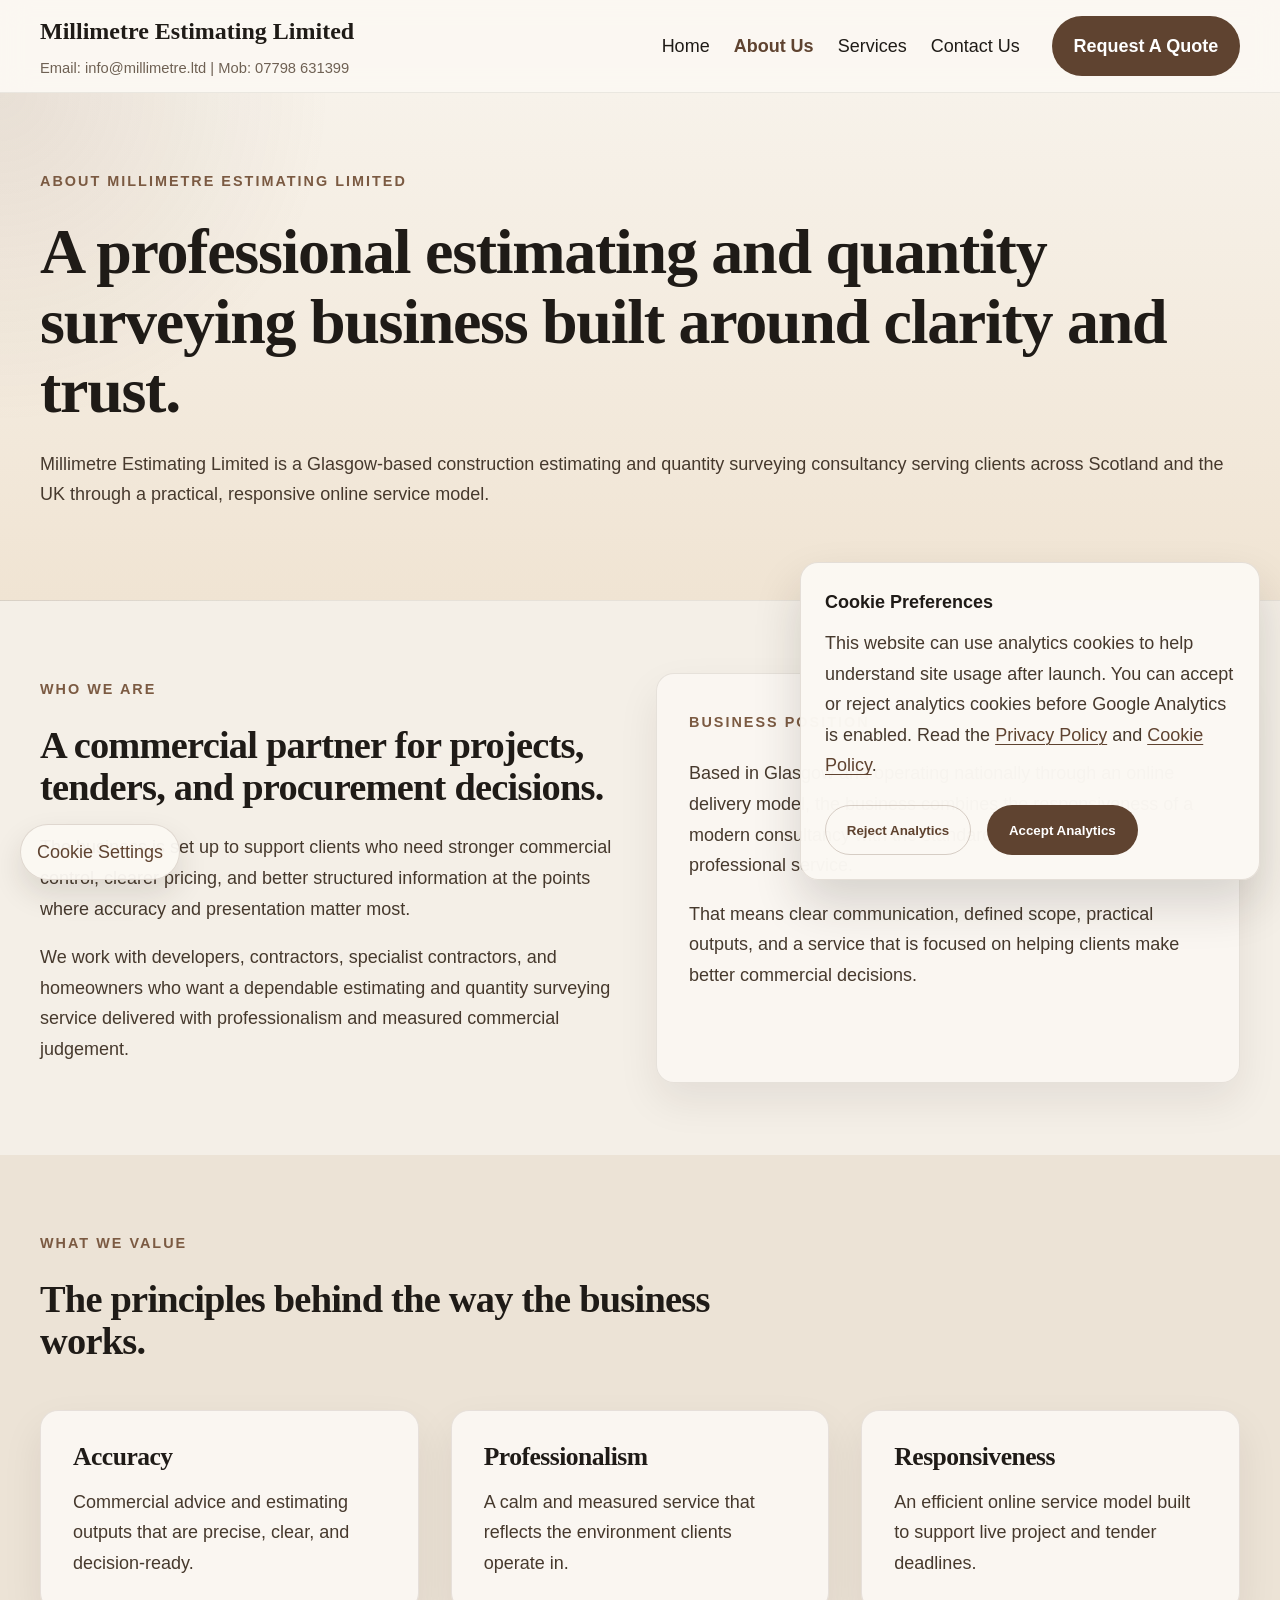
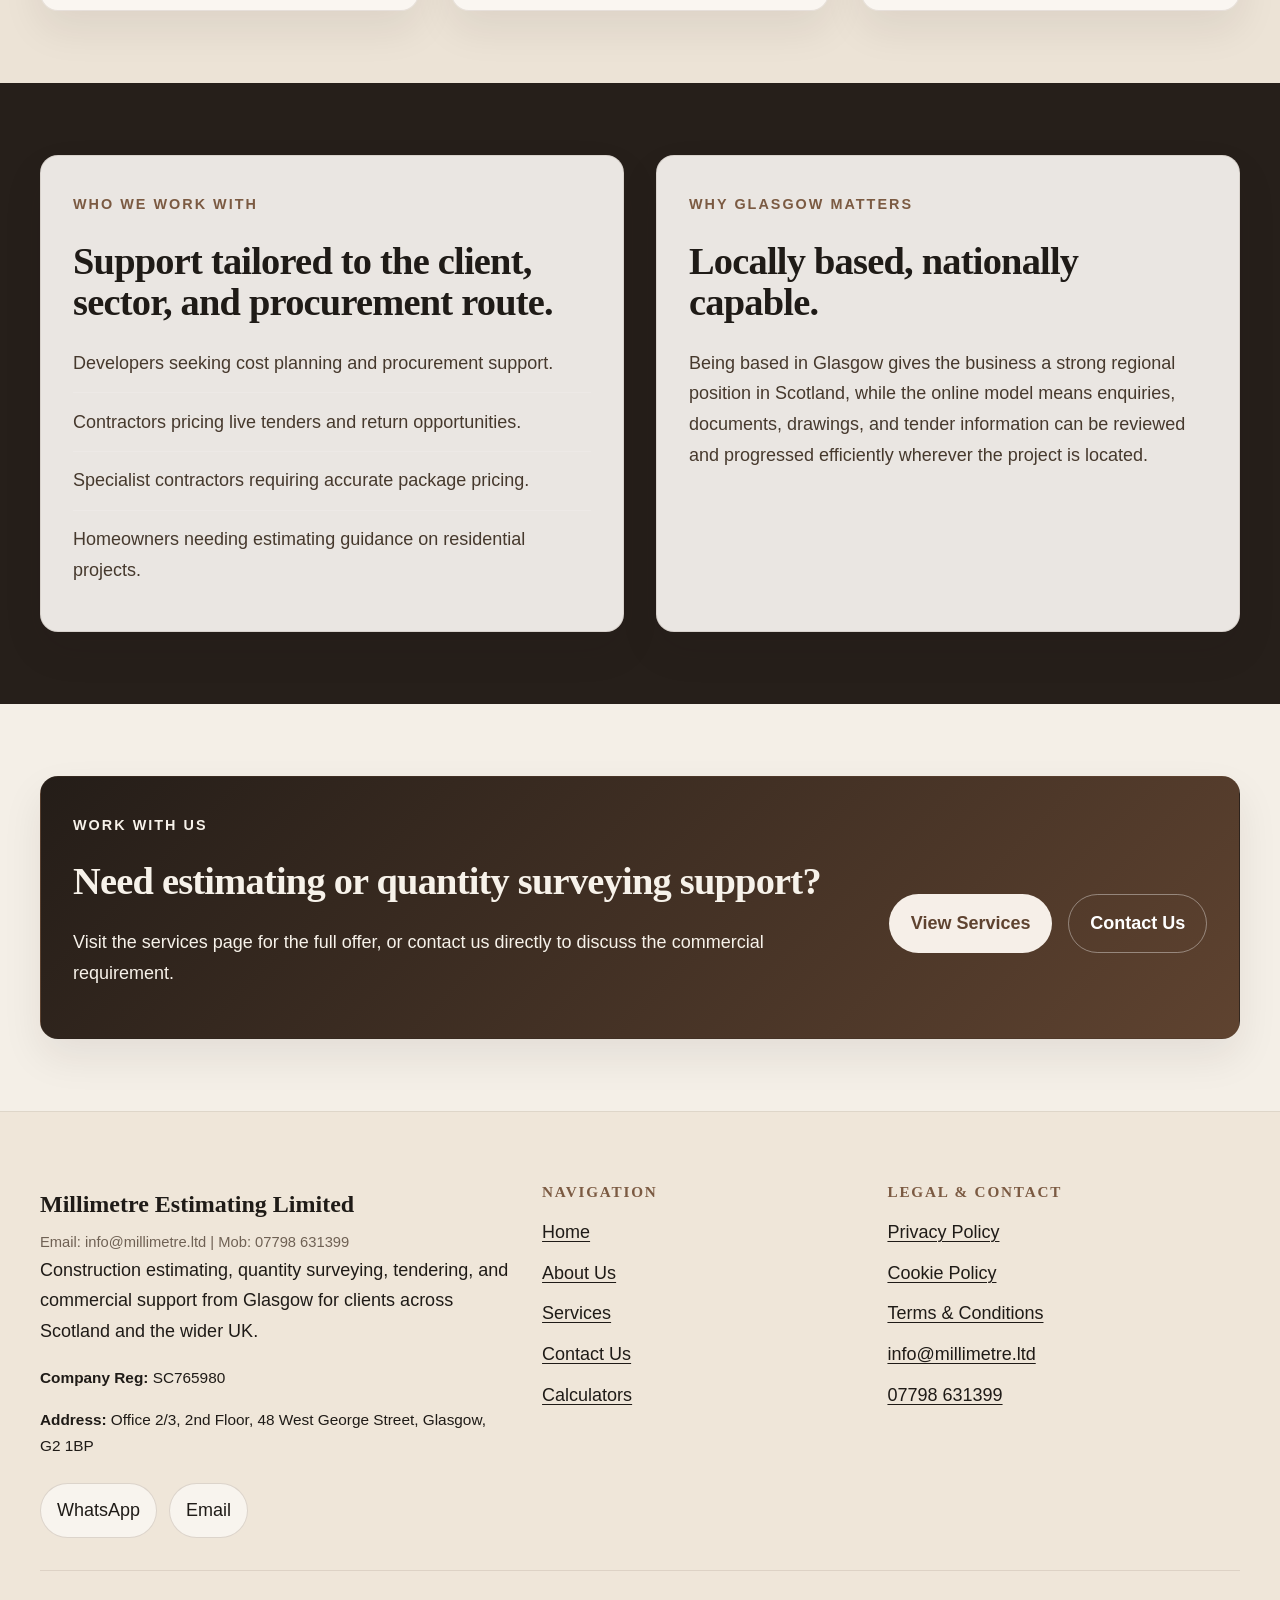
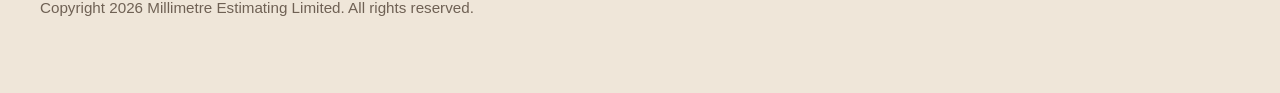
==== about/index.html @ 4bfaacdc "Add files via upload" ====
<!doctype html>
<html lang="en-GB">
  <head>
    <meta charset="utf-8">
    <meta name="viewport" content="width=device-width, initial-scale=1">
    <title>About Us | Millimetre Estimating Limited</title>
    <meta name="description" content="Learn about Millimetre Estimating Limited, a Glasgow-based estimating and quantity surveying consultancy serving clients across Scotland and the UK.">
    <link rel="canonical" href="https://www.millimetre.ltd/about/">
    <meta property="og:title" content="About Us | Millimetre Estimating Limited">
    <meta property="og:description" content="Learn about Millimetre Estimating Limited, a Glasgow-based estimating and quantity surveying consultancy serving clients across Scotland and the UK.">
    <meta property="og:type" content="website">
    <meta property="og:url" content="https://www.millimetre.ltd/about/">
    <meta name="twitter:card" content="summary_large_image">
    <link rel="stylesheet" href="../assets/css/main.css">
    <script src="../assets/js/site-config.js" defer></script>
    <script src="../assets/js/site.js" defer></script>
  </head>
  <body>
    <a class="skip-link" href="#main-content">Skip to content</a>

    <header class="site-header">
      <div class="container header-inner">
        <a class="brand" href="../" aria-label="Millimetre Estimating home">
          <span class="brand-mark">Millimetre Estimating Limited</span>
          <div class="brand-tagline">Email: info@millimetre.ltd | Mob: 07798 631399</div>
        </a>

        <button class="nav-toggle" type="button" aria-expanded="false" aria-controls="primary-navigation" data-nav-toggle>
          Menu
        </button>

        <nav class="site-nav" id="primary-navigation" aria-label="Primary" data-site-nav>
          <ul>
            <li><a href="../">Home</a></li>
            <li><a href="../about/" aria-current="page">About Us</a></li>
            <li><a href="../services/">Services</a></li>
            <li><a href="../contact/">Contact Us</a></li>
          </ul>
          <div class="header-actions">
            <a class="button button-primary" href="../contact/">Request A Quote</a>
          </div>
        </nav>
      </div>
    </header>

    <main id="main-content">
      <section class="page-hero">
        <div class="container">
          <div class="eyebrow">About Millimetre Estimating Limited</div>
          <h1>A professional estimating and quantity surveying business built around clarity and trust.</h1>
          <p>
            Millimetre Estimating Limited is a Glasgow-based construction estimating and quantity
            surveying consultancy serving clients across Scotland and the UK through a practical,
            responsive online service model.
          </p>
        </div>
      </section>

      <section class="section">
        <div class="container story-grid">
          <div>
            <div class="eyebrow">Who We Are</div>
            <h2>A commercial partner for projects, tenders, and procurement decisions.</h2>
            <p>
              The business is set up to support clients who need stronger commercial control,
              clearer pricing, and better structured information at the points where accuracy and
              presentation matter most.
            </p>
            <p>
              We work with developers, contractors, specialist contractors, and homeowners who want
              a dependable estimating and quantity surveying service delivered with professionalism
              and measured commercial judgement.
            </p>
          </div>
          <div class="surface-panel">
            <div class="eyebrow">Business Position</div>
            <p>
              Based in Glasgow and operating nationally through an online delivery model, the
              business combines the responsiveness of a modern consultancy with the standards of a
              traditional professional service.
            </p>
            <p>
              That means clear communication, defined scope, practical outputs, and a service that
              is focused on helping clients make better commercial decisions.
            </p>
          </div>
        </div>
      </section>

      <section class="section section-muted">
        <div class="container">
          <div class="section-intro">
            <div class="eyebrow">What We Value</div>
            <h2>The principles behind the way the business works.</h2>
          </div>
          <div class="feature-grid">
            <article class="preview-card">
              <h3>Accuracy</h3>
              <p>Commercial advice and estimating outputs that are precise, clear, and decision-ready.</p>
            </article>
            <article class="preview-card">
              <h3>Professionalism</h3>
              <p>A calm and measured service that reflects the environment clients operate in.</p>
            </article>
            <article class="preview-card">
              <h3>Responsiveness</h3>
              <p>An efficient online service model built to support live project and tender deadlines.</p>
            </article>
          </div>
        </div>
      </section>

      <section class="section section-dark">
        <div class="container split-grid">
          <article class="service-card">
            <div class="eyebrow">Who We Work With</div>
            <h2>Support tailored to the client, sector, and procurement route.</h2>
            <ul class="value-list">
              <li>Developers seeking cost planning and procurement support.</li>
              <li>Contractors pricing live tenders and return opportunities.</li>
              <li>Specialist contractors requiring accurate package pricing.</li>
              <li>Homeowners needing estimating guidance on residential projects.</li>
            </ul>
          </article>
          <article class="service-card">
            <div class="eyebrow">Why Glasgow Matters</div>
            <h2>Locally based, nationally capable.</h2>
            <p>
              Being based in Glasgow gives the business a strong regional position in Scotland,
              while the online model means enquiries, documents, drawings, and tender information
              can be reviewed and progressed efficiently wherever the project is located.
            </p>
          </article>
        </div>
      </section>

      <section class="section">
        <div class="container">
          <div class="cta-band">
            <div>
              <div class="eyebrow">Work With Us</div>
              <h2>Need estimating or quantity surveying support?</h2>
              <p>
                Visit the services page for the full offer, or contact us directly to discuss the
                commercial requirement.
              </p>
            </div>
            <div class="cta-actions">
              <a class="button button-primary" href="../services/">View Services</a>
              <a class="button button-secondary" href="../contact/">Contact Us</a>
            </div>
          </div>
        </div>
      </section>
    </main>

    <footer class="site-footer">
      <div class="container">
        <div class="footer-grid">
          <div>
            <a class="brand" href="../">
              <span class="brand-mark">Millimetre Estimating Limited</span>
              <div class="brand-tagline">Email: info@millimetre.ltd | Mob: 07798 631399</div>
            </a>
            <p>
              Construction estimating, quantity surveying, tendering, and commercial support from
              Glasgow for clients across Scotland and the wider UK.
            </p>
            <p class="footer-company-meta"><strong>Company Reg:</strong> SC765980</p>
            <p class="footer-company-meta"><strong>Address:</strong> Office 2/3, 2nd Floor, 48 West George Street, Glasgow, G2 1BP</p>
            <div class="footer-socials" aria-label="Direct contact links">
              <a class="footer-social-link" href="https://wa.me/447798631399?text=Hello%20Millimetre%20Estimating%20Limited" target="_blank" rel="noopener noreferrer">WhatsApp</a>
              <a class="footer-social-link" href="mailto:info@millimetre.ltd">Email</a>
            </div>
          </div>
          <div>
            <h2 class="footer-title">Navigation</h2>
            <ul class="footer-list">
              <li><a href="../">Home</a></li>
              <li><a href="../about/">About Us</a></li>
              <li><a href="../services/">Services</a></li>
              <li><a href="../contact/">Contact Us</a></li>
              <li><a href="../calculators/">Calculators</a></li>
            </ul>
          </div>
          <div>
            <h2 class="footer-title">Legal & Contact</h2>
            <ul class="footer-list">
              <li><a href="../privacy/">Privacy Policy</a></li>
              <li><a href="../cookies/">Cookie Policy</a></li>
              <li><a href="../terms/">Terms &amp; Conditions</a></li>
              <li><a href="mailto:info@millimetre.ltd">info@millimetre.ltd</a></li>
              <li><a href="tel:07798631399">07798 631399</a></li>
            </ul>
          </div>
        </div>
        <div class="footer-meta">
          Copyright <span data-year></span> Millimetre Estimating Limited. All rights reserved.
        </div>
      </div>
    </footer>
  </body>
</html>
---- assets/css/main.css ----
:root {
  --color-bg: #f4efe7;
  --color-surface: #fbf8f3;
  --color-surface-alt: #ece3d6;
  --color-ink: #1f1b17;
  --color-text: #46392d;
  --color-muted: #6f6154;
  --color-border: #d3c2ae;
  --color-accent: #7b5a42;
  --color-accent-strong: #5f4330;
  --color-accent-soft: #e6d9cb;
  --color-dark: #261f1a;
  --shadow-soft: 0 18px 40px rgba(38, 31, 26, 0.08);
  --max-width: 1200px;
  --radius-sm: 8px;
  --radius-md: 18px;
  --space-1: 8px;
  --space-2: 16px;
  --space-3: 24px;
  --space-4: 32px;
  --space-5: 48px;
  --space-6: 72px;
  --space-7: 104px;
  --font-body: "Avenir Next", "Segoe UI", Arial, sans-serif;
  --font-heading: Georgia, "Times New Roman", serif;
}

*,
*::before,
*::after {
  box-sizing: border-box;
}

html {
  scroll-behavior: smooth;
}

body {
  margin: 0;
  min-width: 320px;
  font-family: var(--font-body);
  font-size: 18px;
  line-height: 1.7;
  color: var(--color-text);
  background: var(--color-bg);
}

img {
  max-width: 100%;
  display: block;
}

a {
  color: var(--color-accent-strong);
  text-decoration-thickness: 1px;
  text-underline-offset: 0.18em;
}

a:hover {
  color: var(--color-accent);
}

.button,
.button:hover,
.button:focus-visible {
  text-decoration: none;
}

:focus-visible {
  outline: 3px solid var(--color-accent);
  outline-offset: 3px;
}

h1,
h2,
h3,
h4,
p,
ul {
  margin-top: 0;
}

h1,
h2,
h3,
h4 {
  font-family: var(--font-heading);
  line-height: 1.08;
  letter-spacing: -0.02em;
  color: var(--color-ink);
}

h1 {
  font-size: clamp(2.8rem, 5vw, 4.9rem);
  margin-bottom: var(--space-3);
}

h2 {
  font-size: clamp(2rem, 3vw, 3.15rem);
  margin-bottom: var(--space-3);
}

h3 {
  font-size: clamp(1.3rem, 2vw, 1.75rem);
  margin-bottom: var(--space-2);
}

p,
li {
  color: var(--color-text);
}

ul {
  padding-left: 1.2rem;
}

.skip-link {
  position: absolute;
  left: -999px;
  top: var(--space-2);
  z-index: 1000;
  padding: 0.9rem 1.15rem;
  color: #fff;
  background: var(--color-accent-strong);
}

.skip-link:focus {
  left: var(--space-2);
}

.container {
  width: min(100% - 40px, var(--max-width));
  margin: 0 auto;
}

.site-header {
  position: sticky;
  top: 0;
  z-index: 80;
  border-bottom: 1px solid rgba(31, 27, 23, 0.08);
  background: rgba(251, 248, 243, 0.94);
  backdrop-filter: blur(14px);
}

.header-inner {
  display: flex;
  align-items: center;
  justify-content: space-between;
  gap: var(--space-3);
  min-height: 92px;
}

.brand {
  color: inherit;
  text-decoration: none;
}

.brand-mark {
  display: block;
  font-family: var(--font-heading);
  font-size: 1.5rem;
  font-weight: 700;
  color: var(--color-ink);
}

.brand-tagline {
  margin-top: 0.3rem;
  font-size: 0.92rem;
  color: var(--color-muted);
}

.nav-toggle {
  display: none;
  border: 1px solid var(--color-border);
  border-radius: var(--radius-sm);
  background: var(--color-surface);
  padding: 0.72rem 0.95rem;
  font: inherit;
  color: var(--color-ink);
}

.site-nav {
  display: flex;
  align-items: center;
  gap: var(--space-4);
}

.site-nav ul {
  display: flex;
  align-items: center;
  gap: var(--space-3);
  list-style: none;
  padding: 0;
  margin: 0;
}

.site-nav a {
  color: var(--color-ink);
  text-decoration: none;
}

.site-nav .button-primary,
.site-nav .button-primary:hover,
.site-nav .button-primary:focus-visible {
  color: #fff;
}

.site-nav a[aria-current="page"] {
  color: var(--color-accent-strong);
  font-weight: 700;
}

.header-actions {
  display: flex;
  align-items: center;
  gap: var(--space-2);
}

.button {
  display: inline-flex;
  align-items: center;
  justify-content: center;
  min-height: 50px;
  padding: 0.85rem 1.3rem;
  border: 1px solid transparent;
  border-radius: 999px;
  font-weight: 600;
  text-decoration: none;
  transition: background-color 0.2s ease, color 0.2s ease, border-color 0.2s ease,
    transform 0.2s ease;
}

.button:hover {
  transform: translateY(-1px);
}

.button-primary {
  color: #fff;
  background: var(--color-accent-strong);
}

.button-primary:hover {
  color: #fff;
  background: var(--color-ink);
}

.button-secondary {
  color: var(--color-accent-strong);
  border-color: rgba(95, 67, 48, 0.24);
  background: transparent;
}

.button-secondary:hover {
  color: var(--color-accent-strong);
  background: rgba(255, 255, 255, 0.72);
}

.hero {
  position: relative;
  overflow: hidden;
  padding: var(--space-7) 0 var(--space-6);
  background:
    radial-gradient(circle at top right, rgba(123, 90, 66, 0.14), transparent 32%),
    linear-gradient(180deg, #f7f2ea 0%, #efe4d5 100%);
}

.hero-grid,
.feature-grid,
.split-grid,
.contact-layout,
.footer-grid,
.story-grid,
.stats-grid,
.process-grid,
.services-grid,
.clients-grid,
.preview-grid,
.detail-grid {
  display: grid;
  gap: var(--space-4);
}

.hero-grid {
  grid-template-columns: minmax(0, 1.2fr) minmax(320px, 0.8fr);
  align-items: end;
}

.eyebrow {
  display: inline-flex;
  align-items: center;
  margin-bottom: var(--space-3);
  font-size: 0.9rem;
  font-weight: 700;
  letter-spacing: 0.14em;
  text-transform: uppercase;
  color: var(--color-accent);
}

.hero-copy {
  max-width: 48rem;
}

.hero-copy p {
  max-width: 40rem;
  font-size: 1.08rem;
}

.hero-actions,
.cta-actions {
  display: flex;
  flex-wrap: wrap;
  gap: var(--space-2);
  margin-top: var(--space-4);
}

.hero-panel,
.surface-panel,
.highlight-panel,
.contact-card,
.cta-band,
.stat-card,
.service-card,
.process-step,
.preview-card,
.legal-card {
  border: 1px solid rgba(95, 67, 48, 0.12);
  border-radius: var(--radius-md);
  background: rgba(251, 248, 243, 0.88);
  box-shadow: var(--shadow-soft);
}

.hero-panel,
.surface-panel,
.contact-card,
.cta-band,
.legal-card {
  padding: var(--space-4);
}

.hero-panel {
  background: rgba(38, 31, 26, 0.92);
}

.hero-panel h2,
.hero-panel p,
.hero-panel li,
.hero-panel strong,
.hero-panel .eyebrow {
  color: #f6efe8;
}

.panel-list,
.contact-list,
.footer-list,
.value-list,
.stat-list {
  list-style: none;
  padding: 0;
  margin: 0;
}

.panel-list li,
.value-list li,
.contact-list li {
  padding: 0.85rem 0;
  border-top: 1px solid rgba(255, 255, 255, 0.12);
}

.panel-list li:first-child,
.value-list li:first-child,
.contact-list li:first-child {
  padding-top: 0;
  border-top: 0;
}

.panel-list strong,
.contact-list strong {
  display: block;
  margin-bottom: 0.15rem;
}

.section,
.page-hero,
.site-footer {
  padding: var(--space-6) 0;
}

.section-muted {
  background: var(--color-surface-alt);
}

.section-dark {
  background: var(--color-dark);
}

.section-dark .eyebrow,
.section-dark h2,
.section-dark h3,
.section-dark p,
.section-dark li {
  color: #f6efe8;
}

.section-dark a:not(.button) {
  color: #f6efe8;
}

.section-dark a:not(.button):hover {
  color: #ffffff;
}

.section-intro {
  max-width: 48rem;
  margin-bottom: var(--space-5);
}

.feature-grid,
.preview-grid,
.detail-grid {
  grid-template-columns: repeat(3, minmax(0, 1fr));
}

.services-grid,
.clients-grid {
  grid-template-columns: repeat(2, minmax(0, 1fr));
}

.split-grid,
.story-grid,
.contact-layout,
.footer-grid {
  grid-template-columns: repeat(2, minmax(0, 1fr));
}

.stats-grid,
.process-grid {
  grid-template-columns: repeat(4, minmax(0, 1fr));
}

.service-card,
.preview-card,
.process-step,
.stat-card {
  padding: var(--space-4);
  border: 1px solid rgba(95, 67, 48, 0.12);
  border-radius: var(--radius-md);
  background: rgba(251, 248, 243, 0.92);
  box-shadow: var(--shadow-soft);
}

.service-card h2,
.service-card h3,
.service-card p,
.service-card li,
.service-card .eyebrow,
.preview-card h3,
.preview-card p,
.process-step h3,
.process-step p,
.stat-card h3,
.stat-card p {
  color: var(--color-ink);
}

.service-card p,
.service-card li,
.preview-card p,
.process-step p,
.stat-card p {
  color: var(--color-text);
}

.service-card .eyebrow {
  color: var(--color-accent);
}

.service-card h3,
.preview-card h3,
.process-step h3,
.stat-card h3 {
  margin-bottom: var(--space-2);
}

.highlight-panel {
  padding: var(--space-5);
  background: linear-gradient(180deg, rgba(123, 90, 66, 0.12), rgba(123, 90, 66, 0.04));
}

.highlight-panel p:last-child,
.surface-panel p:last-child,
.preview-card p:last-child,
.service-card p:last-child,
.process-step p:last-child,
.legal-card p:last-child,
.contact-card p:last-child {
  margin-bottom: 0;
}

.stat-card {
  text-align: left;
}

.stat-card strong {
  display: block;
  margin-bottom: 0.35rem;
  font-family: var(--font-heading);
  font-size: 2rem;
  color: var(--color-ink);
}

.process-step strong {
  display: inline-flex;
  align-items: center;
  justify-content: center;
  width: 2.6rem;
  height: 2.6rem;
  margin-bottom: var(--space-2);
  border-radius: 50%;
  background: var(--color-accent-soft);
  color: var(--color-accent-strong);
  font-family: var(--font-heading);
  font-size: 1.1rem;
}

.page-hero {
  background:
    radial-gradient(circle at top left, rgba(123, 90, 66, 0.12), transparent 24%),
    linear-gradient(180deg, #f7f2ea 0%, #f0e4d3 100%);
  border-bottom: 1px solid rgba(31, 27, 23, 0.08);
}

.contact-form {
  display: grid;
  gap: var(--space-3);
}

.form-grid {
  display: grid;
  grid-template-columns: repeat(2, minmax(0, 1fr));
  gap: var(--space-3);
}

.field {
  display: grid;
  gap: 0.55rem;
}

.field label {
  font-weight: 600;
  color: var(--color-ink);
}

.field input,
.field select,
.field textarea {
  width: 100%;
  padding: 0.9rem 1rem;
  border: 1px solid var(--color-border);
  border-radius: var(--radius-sm);
  font: inherit;
  color: var(--color-ink);
  background: #fff;
}

.field textarea {
  min-height: 180px;
  resize: vertical;
}

.field input[type="file"] {
  padding: 0.78rem;
}

.form-note,
.muted-text {
  color: var(--color-muted);
  font-size: 0.95rem;
}

.form-actions {
  display: flex;
  flex-wrap: wrap;
  gap: var(--space-2);
}

.visually-hidden {
  position: absolute;
  width: 1px;
  height: 1px;
  padding: 0;
  margin: -1px;
  overflow: hidden;
  clip: rect(0, 0, 0, 0);
  white-space: nowrap;
  border: 0;
}

.cta-band {
  display: grid;
  grid-template-columns: minmax(0, 1fr) auto;
  gap: var(--space-4);
  align-items: center;
  background: linear-gradient(135deg, #241d18 0%, #5f4330 100%);
}

.cta-band h2,
.cta-band p,
.cta-band .eyebrow {
  color: #f7f2ea;
}

.cta-band .button-primary {
  background: #f6efe8;
  color: var(--color-accent-strong);
}

.cta-band .button-primary:hover {
  background: #ffffff;
}

.cta-band .button-secondary {
  color: #fff;
  border-color: rgba(255, 255, 255, 0.38);
}

.cta-band .button-secondary:hover,
.cta-band .button-secondary:focus-visible {
  color: #fff;
}

.notice-card {
  max-width: 46rem;
  margin: 0 auto;
  text-align: center;
}

.notice-card h1,
.notice-card h2,
.notice-card p {
  max-width: 38rem;
  margin-left: auto;
  margin-right: auto;
}

.policy-stack {
  display: grid;
  gap: var(--space-4);
}

.policy-block {
  padding: var(--space-4);
  border: 1px solid rgba(95, 67, 48, 0.12);
  border-radius: var(--radius-md);
  background: rgba(251, 248, 243, 0.92);
  box-shadow: var(--shadow-soft);
}

.policy-block h2,
.policy-block h3 {
  color: var(--color-ink);
}

.policy-block p,
.policy-block li {
  color: var(--color-text);
}

.policy-list,
.policy-list ol {
  margin: 0;
  padding-left: 1.3rem;
}

.policy-list li + li {
  margin-top: 0.7rem;
}

.policy-sublist {
  margin-top: 0.7rem;
}

.calculator-layout {
  display: grid;
  grid-template-columns: minmax(0, 1.15fr) minmax(320px, 0.85fr);
  gap: var(--space-4);
  align-items: start;
}

.calculator-card {
  padding: var(--space-4);
  border: 1px solid rgba(95, 67, 48, 0.12);
  border-radius: var(--radius-md);
  background: rgba(251, 248, 243, 0.92);
  box-shadow: var(--shadow-soft);
}

.calculator-card h2,
.calculator-card h3 {
  color: var(--color-ink);
}

.calculator-card p,
.calculator-card li {
  color: var(--color-text);
}

.calculator-form {
  display: grid;
  gap: var(--space-3);
}

.calculator-results {
  position: sticky;
  top: 118px;
}

.result-grid {
  display: grid;
  grid-template-columns: repeat(2, minmax(0, 1fr));
  gap: var(--space-2);
  margin-bottom: var(--space-3);
}

.result-item {
  padding: 1rem;
  border: 1px solid rgba(95, 67, 48, 0.12);
  border-radius: var(--radius-sm);
  background: rgba(230, 217, 203, 0.3);
}

.result-label {
  display: block;
  margin-bottom: 0.4rem;
  font-size: 0.88rem;
  letter-spacing: 0.06em;
  text-transform: uppercase;
  color: var(--color-muted);
}

.result-item strong {
  font-family: var(--font-heading);
  font-size: 1.45rem;
  color: var(--color-ink);
}

.cookie-banner {
  position: fixed;
  right: 20px;
  bottom: 20px;
  z-index: 120;
  width: min(100% - 40px, 460px);
}

.cookie-banner.is-hidden {
  display: none;
}

.cookie-banner-panel {
  padding: var(--space-3);
  border: 1px solid rgba(95, 67, 48, 0.14);
  border-radius: var(--radius-md);
  background: rgba(251, 248, 243, 0.98);
  box-shadow: 0 24px 48px rgba(38, 31, 26, 0.16);
}

.cookie-banner-panel strong {
  display: block;
  margin-bottom: 0.65rem;
  color: var(--color-ink);
}

.cookie-banner-panel p {
  margin-bottom: 0;
  color: var(--color-text);
}

.cookie-banner-actions {
  display: flex;
  flex-wrap: wrap;
  gap: var(--space-2);
  margin-top: var(--space-3);
}

.cookie-settings-button {
  position: fixed;
  left: 20px;
  bottom: 20px;
  z-index: 119;
  display: none;
  min-height: 44px;
  padding: 0.72rem 1rem;
  border: 1px solid rgba(95, 67, 48, 0.18);
  border-radius: 999px;
  font: inherit;
  color: var(--color-accent-strong);
  background: rgba(251, 248, 243, 0.96);
  box-shadow: 0 14px 30px rgba(38, 31, 26, 0.12);
  cursor: pointer;
}

.cookie-settings-button.is-visible {
  display: inline-flex;
  align-items: center;
  justify-content: center;
}

.site-footer {
  border-top: 1px solid rgba(31, 27, 23, 0.08);
  background: #efe6d9;
}

.footer-grid {
  grid-template-columns: 1.2fr 0.8fr 0.9fr;
}

.footer-title {
  margin-bottom: var(--space-2);
  font-size: 0.95rem;
  letter-spacing: 0.12em;
  text-transform: uppercase;
  color: var(--color-accent);
}

.footer-grid p,
.footer-grid li,
.footer-grid a {
  color: var(--color-ink);
}

.footer-grid a:hover {
  color: var(--color-accent);
}

.footer-company-meta {
  margin-top: var(--space-2);
  color: var(--color-muted);
  font-size: 0.96rem;
}

.footer-company-meta strong {
  color: var(--color-ink);
}

.footer-socials {
  display: flex;
  flex-wrap: wrap;
  gap: 12px;
  margin-top: var(--space-3);
}

.footer-social-link {
  display: inline-flex;
  align-items: center;
  justify-content: center;
  min-height: 44px;
  padding: 0.72rem 1rem;
  border: 1px solid rgba(95, 67, 48, 0.18);
  border-radius: 999px;
  color: var(--color-accent-strong);
  background: rgba(255, 255, 255, 0.55);
  text-decoration: none;
}

.footer-social-link:hover,
.footer-social-link:focus-visible {
  color: var(--color-accent-strong);
  background: rgba(255, 255, 255, 0.9);
}

.footer-list li + li {
  margin-top: 0.65rem;
}

.footer-meta {
  margin-top: var(--space-4);
  padding-top: var(--space-3);
  border-top: 1px solid rgba(95, 67, 48, 0.12);
  color: var(--color-muted);
  font-size: 0.95rem;
}

@media (max-width: 1024px) {
  .hero-grid,
  .split-grid,
  .story-grid,
  .contact-layout,
  .calculator-layout,
  .cta-band,
  .footer-grid {
    grid-template-columns: 1fr;
  }

  .site-nav {
    position: absolute;
    top: 100%;
    left: 0;
    right: 0;
    display: none;
    flex-direction: column;
    align-items: stretch;
    gap: var(--space-3);
    padding: var(--space-3) 20px var(--space-4);
    border-bottom: 1px solid rgba(31, 27, 23, 0.08);
    background: rgba(251, 248, 243, 0.98);
  }

  .site-nav.is-open {
    display: flex;
  }

  .calculator-results {
    position: static;
  }

  .site-nav ul,
  .header-actions {
    flex-direction: column;
    align-items: stretch;
  }

  .nav-toggle {
    display: inline-flex;
  }

  .feature-grid,
  .preview-grid,
  .detail-grid,
  .services-grid,
  .clients-grid,
  .stats-grid,
  .process-grid,
  .result-grid {
    grid-template-columns: repeat(2, minmax(0, 1fr));
  }
}

@media (max-width: 720px) {
  body {
    font-size: 17px;
  }

  .hero,
  .page-hero,
  .section,
  .site-footer {
    padding-top: var(--space-5);
    padding-bottom: var(--space-5);
  }

  .feature-grid,
  .preview-grid,
  .detail-grid,
  .services-grid,
  .clients-grid,
  .stats-grid,
  .process-grid,
  .form-grid,
  .result-grid {
    grid-template-columns: 1fr;
  }

  .hero-actions,
  .cta-actions,
  .form-actions,
  .cookie-banner-actions {
    flex-direction: column;
    align-items: stretch;
  }

  .cookie-banner,
  .cookie-settings-button {
    right: 16px;
    left: 16px;
    bottom: 16px;
    width: auto;
  }

  .cookie-settings-button {
    justify-content: center;
  }
}
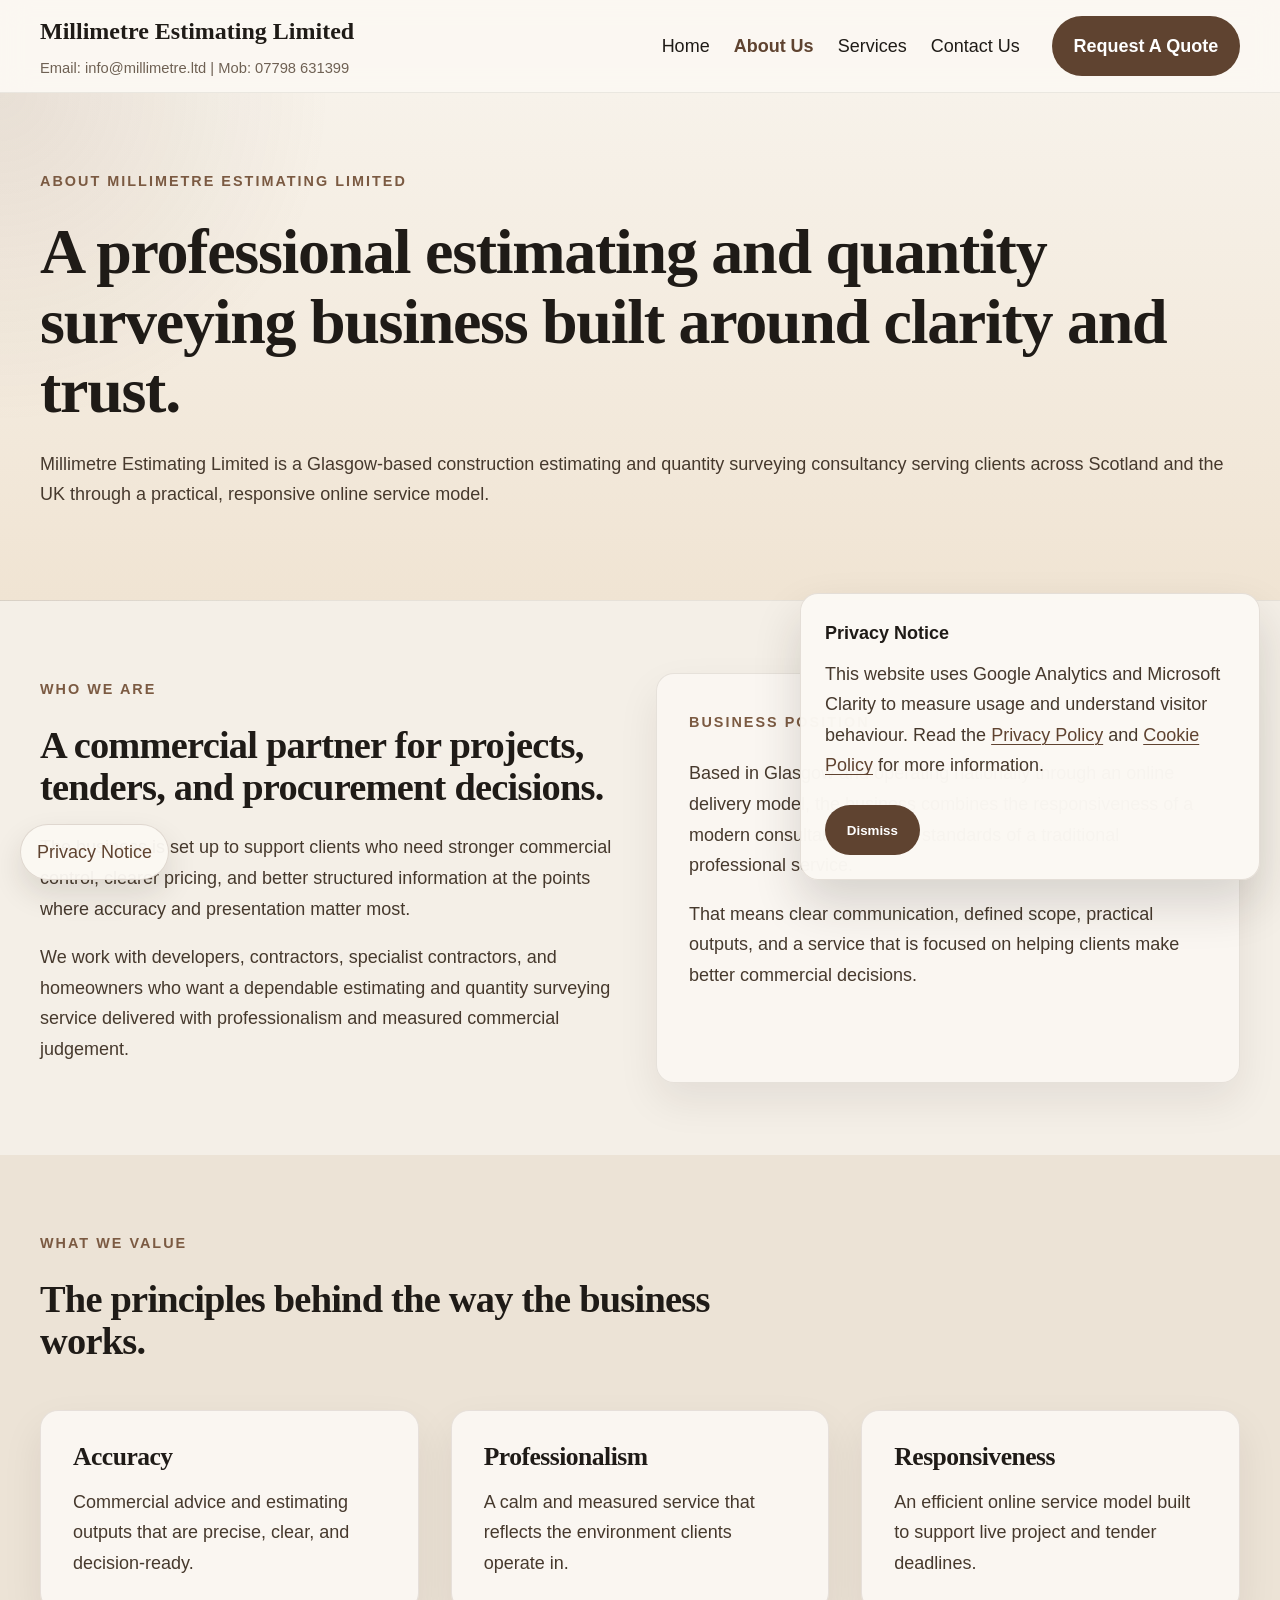
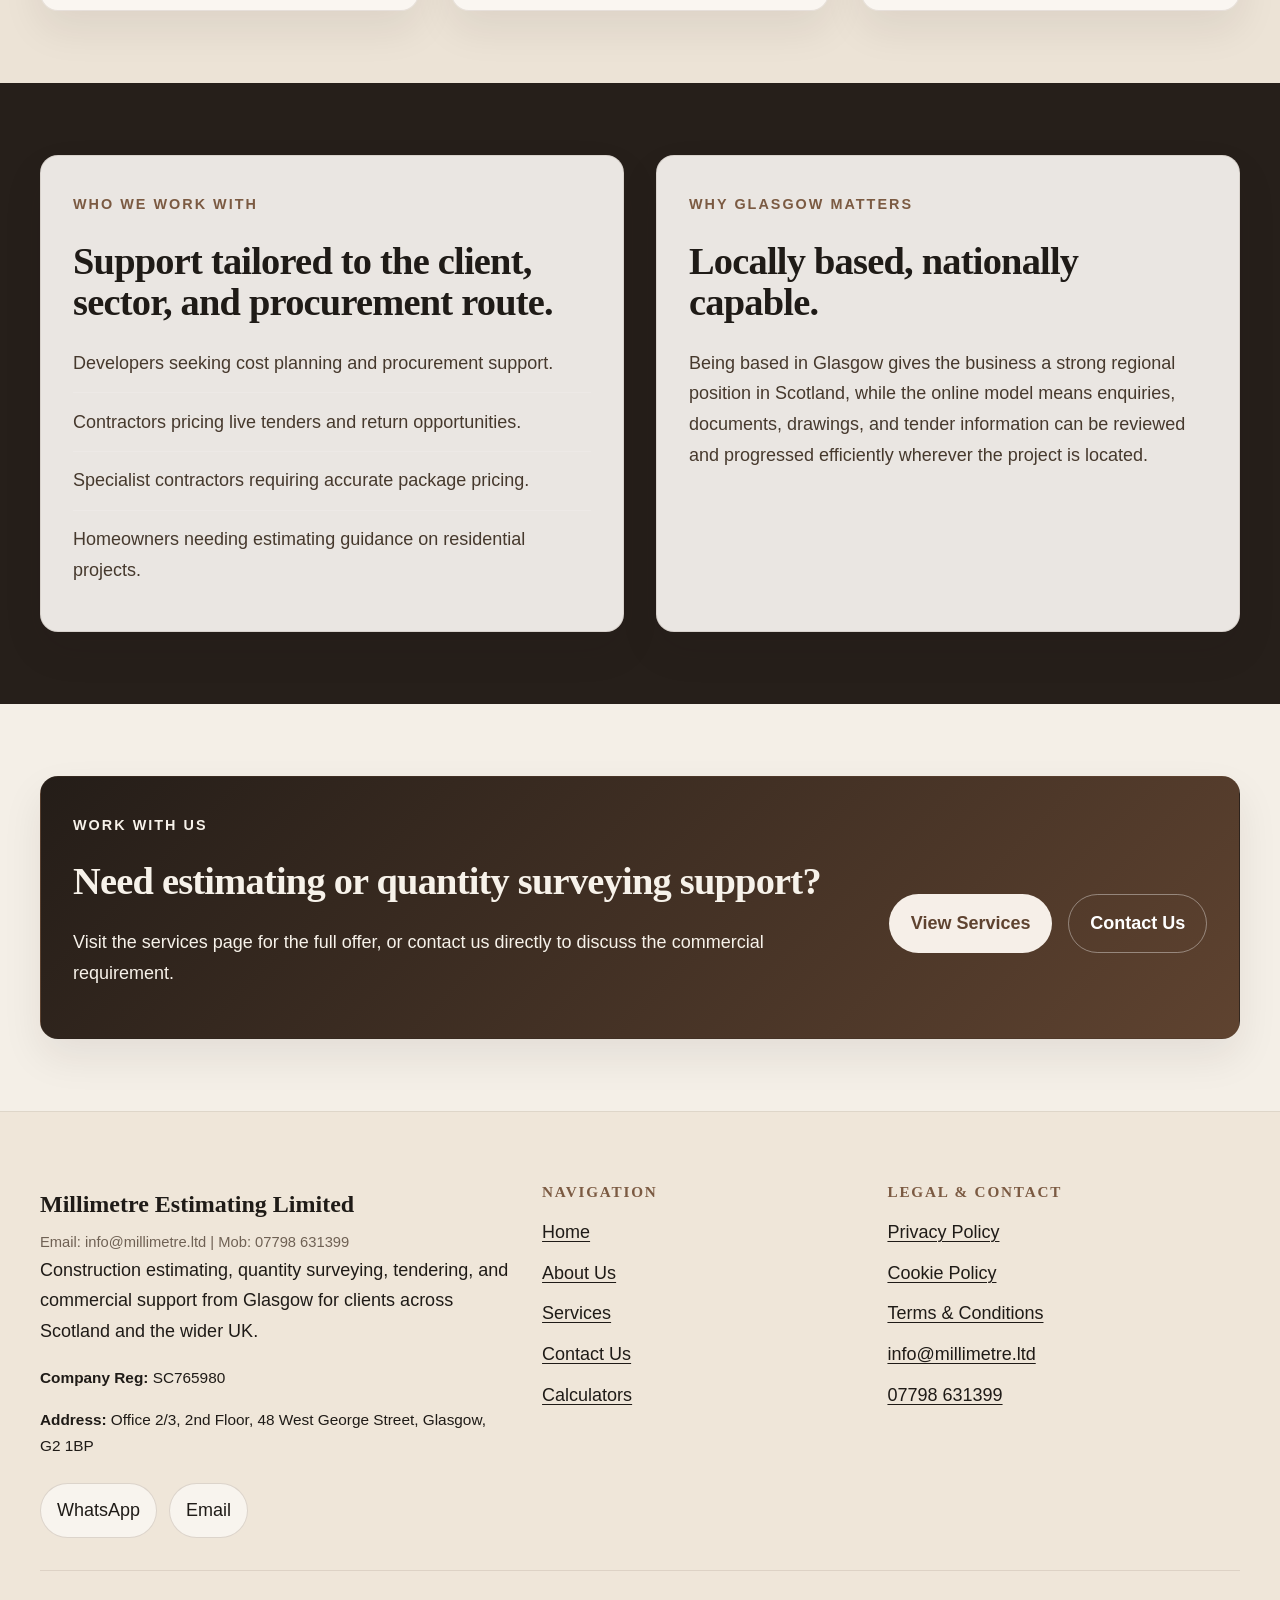
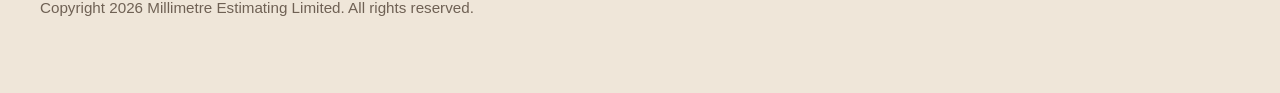
==== commit e67b9673: "Minor Updates Updated Analytics, Calculators, and Favicon's." ====
--- a/about/index.html
+++ b/about/index.html
@@ -11,6 +11,12 @@
     <meta property="og:type" content="website">
     <meta property="og:url" content="https://www.millimetre.ltd/about/">
     <meta name="twitter:card" content="summary_large_image">
+    <link rel="icon" href="../assets/img/favicon/favicon.ico" sizes="any">
+    <link rel="icon" type="image/svg+xml" href="../assets/img/favicon/favicon.svg">
+    <link rel="icon" type="image/png" sizes="96x96" href="../assets/img/favicon/favicon-96x96.png">
+    <link rel="apple-touch-icon" sizes="180x180" href="../assets/img/favicon/apple-touch-icon.png">
+    <link rel="manifest" href="../assets/img/favicon/site.webmanifest">
+    <meta name="theme-color" content="#efe6d9">
     <link rel="stylesheet" href="../assets/css/main.css">
     <script src="../assets/js/site-config.js" defer></script>
     <script src="../assets/js/site.js" defer></script>
--- a/assets/css/main.css
+++ b/assets/css/main.css
@@ -709,6 +709,70 @@
   gap: var(--space-3);
 }
 
+.calculator-visual {
+  margin-bottom: var(--space-4);
+  padding: var(--space-3);
+  border: 1px solid rgba(95, 67, 48, 0.12);
+  border-radius: var(--radius-md);
+  background: linear-gradient(180deg, rgba(230, 217, 203, 0.34), rgba(251, 248, 243, 0.92));
+}
+
+.visual-header {
+  display: flex;
+  flex-wrap: wrap;
+  align-items: center;
+  justify-content: space-between;
+  gap: 12px;
+  margin-bottom: var(--space-3);
+}
+
+.visual-badge {
+  display: inline-flex;
+  align-items: center;
+  min-height: 36px;
+  padding: 0.4rem 0.8rem;
+  border-radius: 999px;
+  font-size: 0.84rem;
+  font-weight: 700;
+  letter-spacing: 0.08em;
+  text-transform: uppercase;
+  color: var(--color-accent-strong);
+  background: rgba(255, 255, 255, 0.72);
+}
+
+.visual-formula {
+  font-size: 0.95rem;
+  font-weight: 600;
+  color: var(--color-muted);
+}
+
+.symbol-grid {
+  display: grid;
+  grid-template-columns: repeat(3, minmax(0, 1fr));
+  gap: var(--space-2);
+}
+
+.symbol-card {
+  display: grid;
+  justify-items: center;
+  gap: 0.8rem;
+  padding: 1rem;
+  border: 1px solid rgba(95, 67, 48, 0.12);
+  border-radius: var(--radius-sm);
+  background: rgba(255, 255, 255, 0.72);
+  text-align: center;
+  color: var(--color-ink);
+}
+
+.symbol-image {
+  width: 64px;
+  height: 64px;
+  object-fit: contain;
+  padding: 0.35rem;
+  border-radius: 12px;
+  background: rgba(255, 255, 255, 0.92);
+}
+
 .calculator-results {
   position: sticky;
   top: 118px;
@@ -939,6 +1003,10 @@
     font-size: 17px;
   }
 
+  .symbol-grid {
+    grid-template-columns: 1fr;
+  }
+
   .hero,
   .page-hero,
   .section,
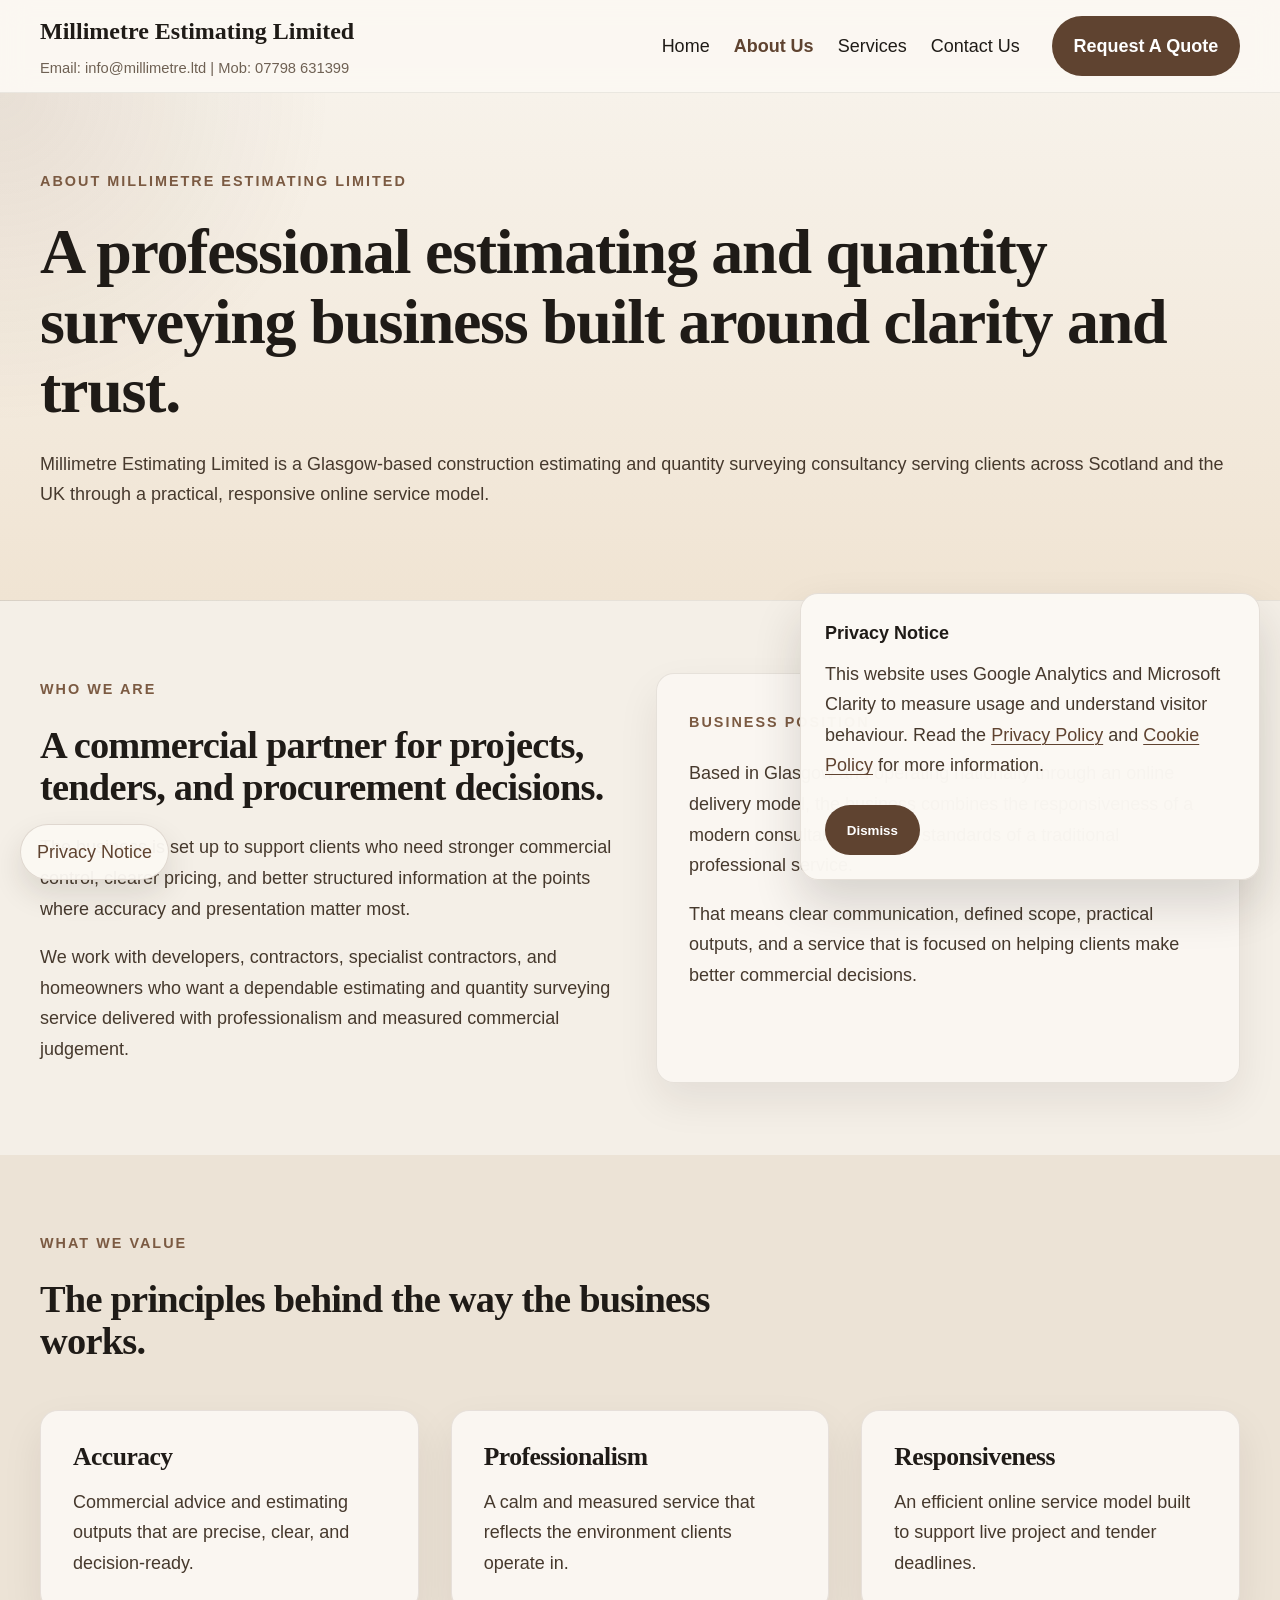
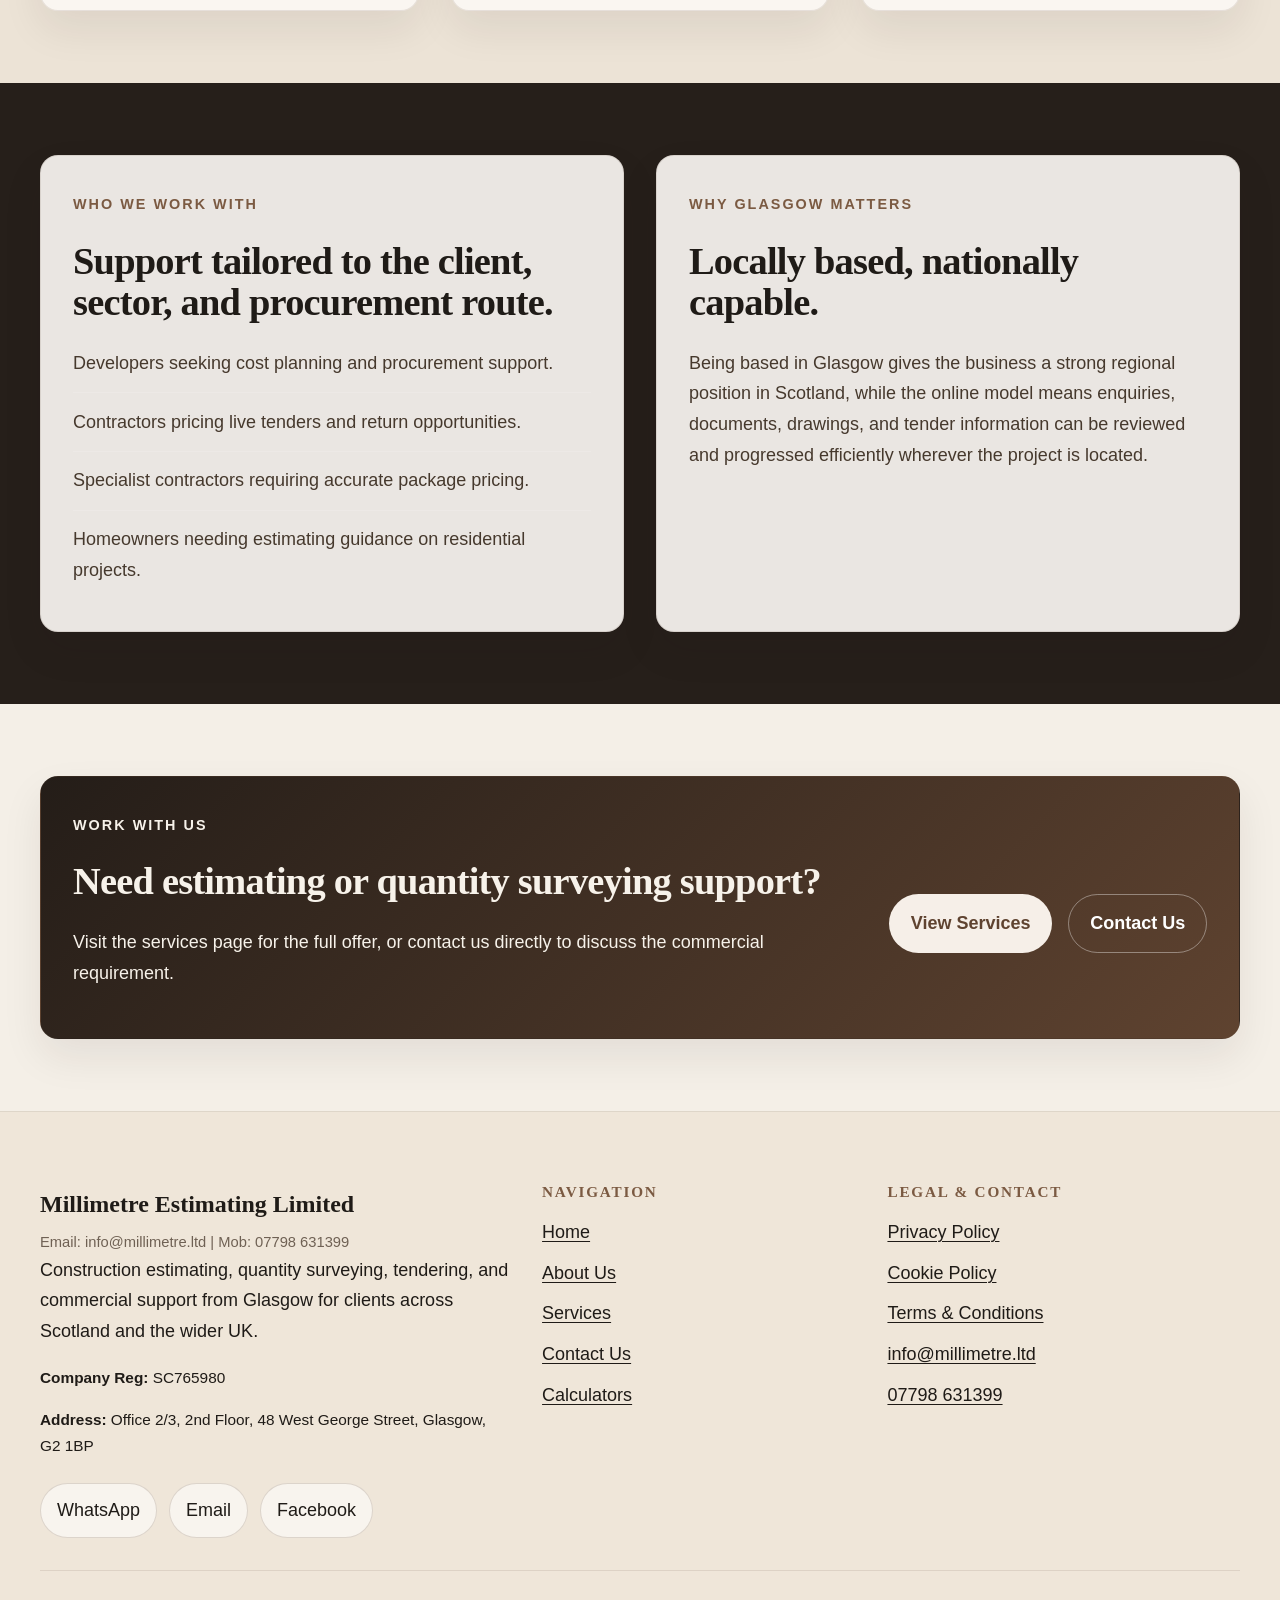
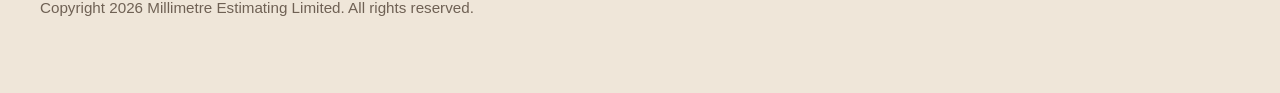
==== commit 2d8e8839: "Minor Updates Changes to allow calculators to export, and fixed submission form." ====
--- a/about/index.html
+++ b/about/index.html
@@ -177,6 +177,7 @@
             <div class="footer-socials" aria-label="Direct contact links">
               <a class="footer-social-link" href="https://wa.me/447798631399?text=Hello%20Millimetre%20Estimating%20Limited" target="_blank" rel="noopener noreferrer">WhatsApp</a>
               <a class="footer-social-link" href="mailto:info@millimetre.ltd">Email</a>
+              <a class="footer-social-link" href="https://www.facebook.com/share/1BCHfPD5ax/?mibextid=wwXIfr" target="_blank" rel="noopener noreferrer">Facebook</a>
             </div>
           </div>
           <div>
--- a/assets/css/main.css
+++ b/assets/css/main.css
@@ -583,6 +583,19 @@
   gap: var(--space-2);
 }
 
+.form-status,
+.export-status {
+  min-height: 1.4rem;
+  margin: 0;
+  color: var(--color-muted);
+  font-size: 0.95rem;
+}
+
+.form-status.is-error,
+.export-status.is-error {
+  color: #8b3a3a;
+}
+
 .visually-hidden {
   position: absolute;
   width: 1px;
@@ -805,6 +818,16 @@
   font-family: var(--font-heading);
   font-size: 1.45rem;
   color: var(--color-ink);
+}
+
+.result-actions {
+  display: grid;
+  gap: 0.75rem;
+  margin-top: var(--space-3);
+}
+
+.result-actions .button {
+  justify-self: start;
 }
 
 .cookie-banner {
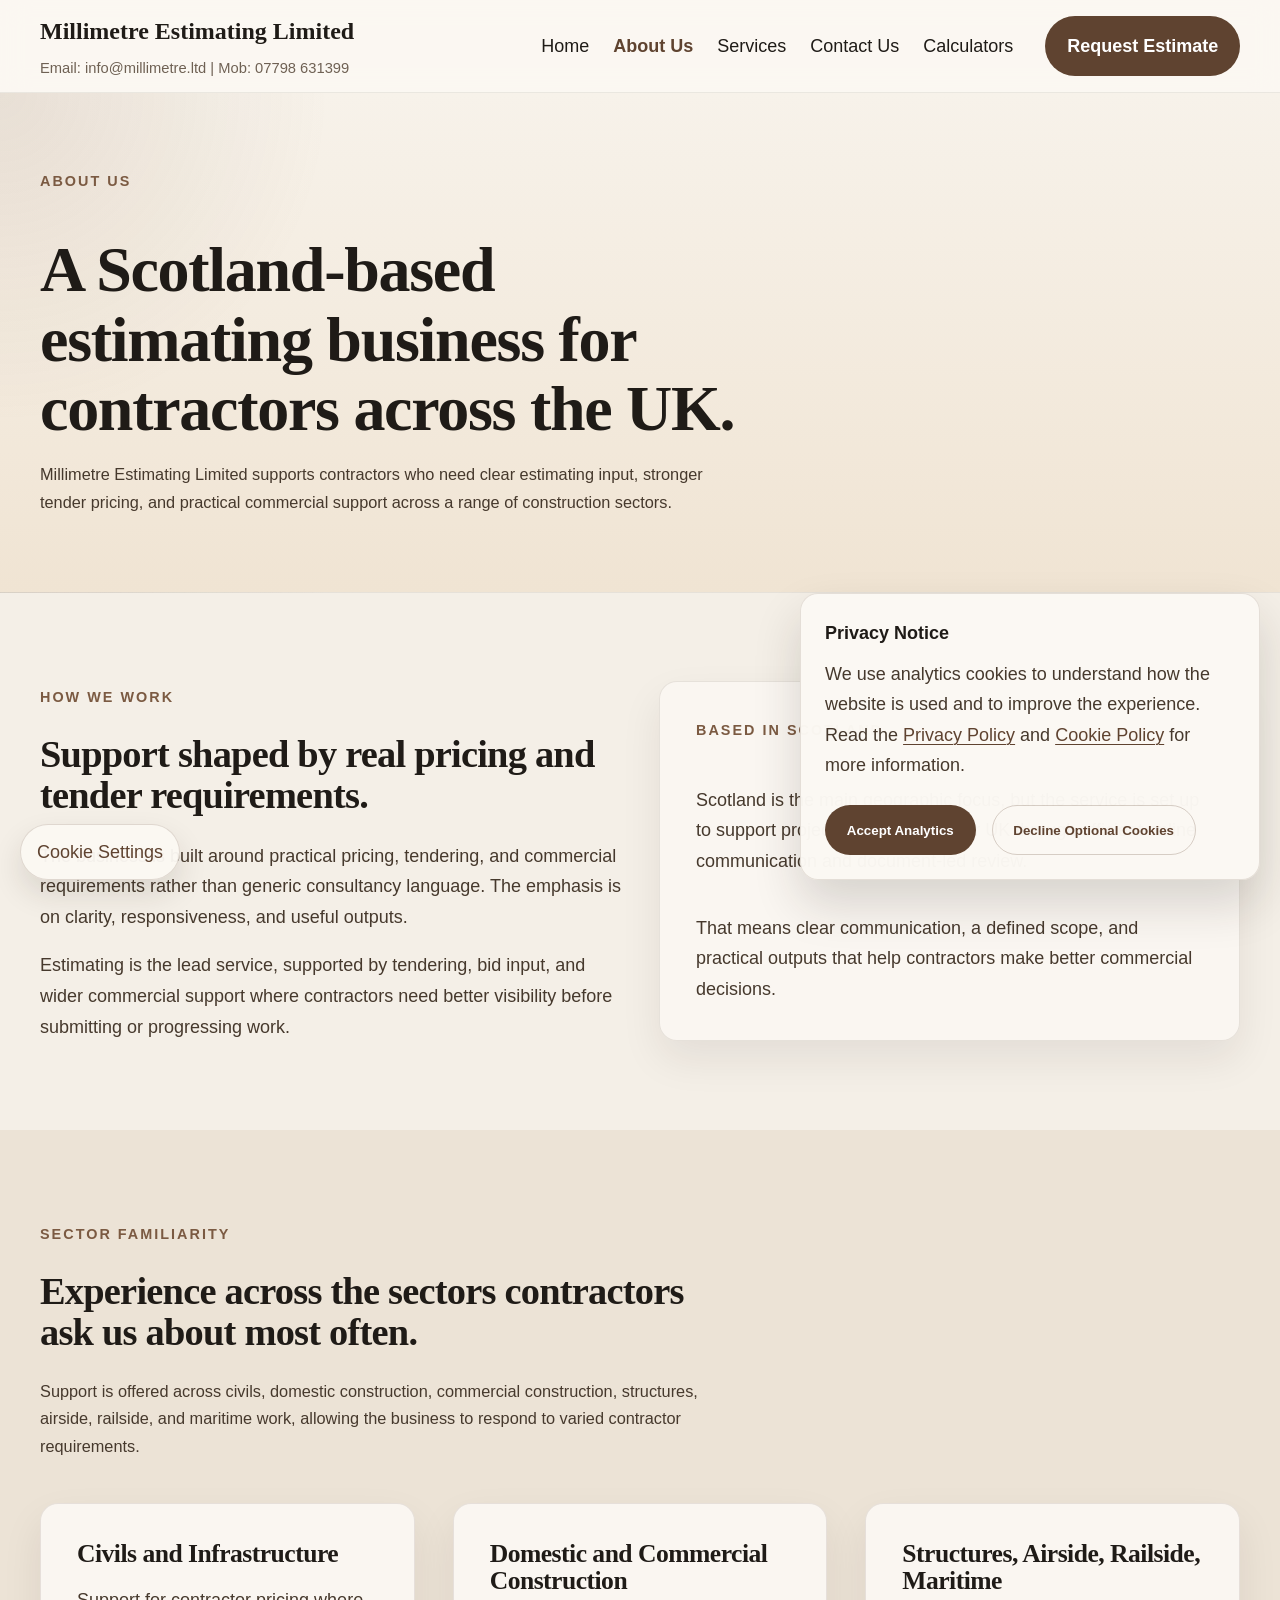
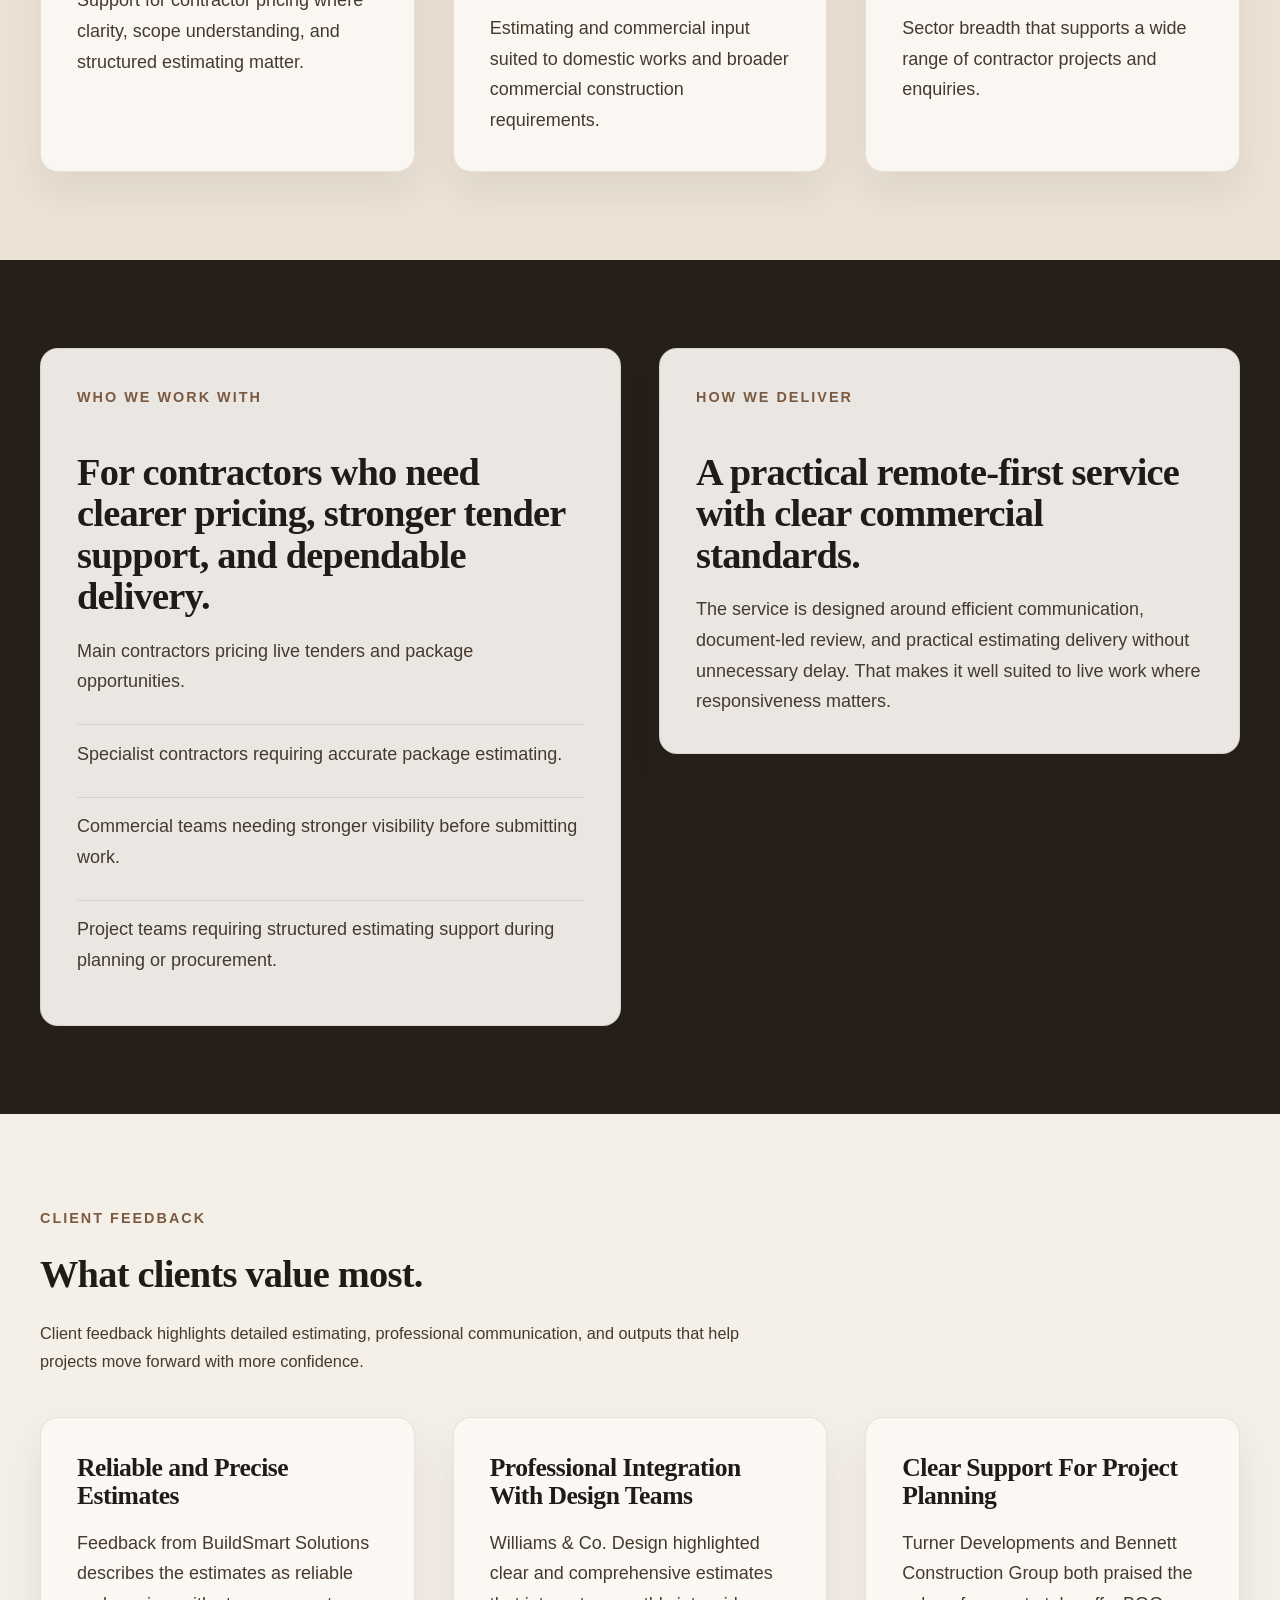
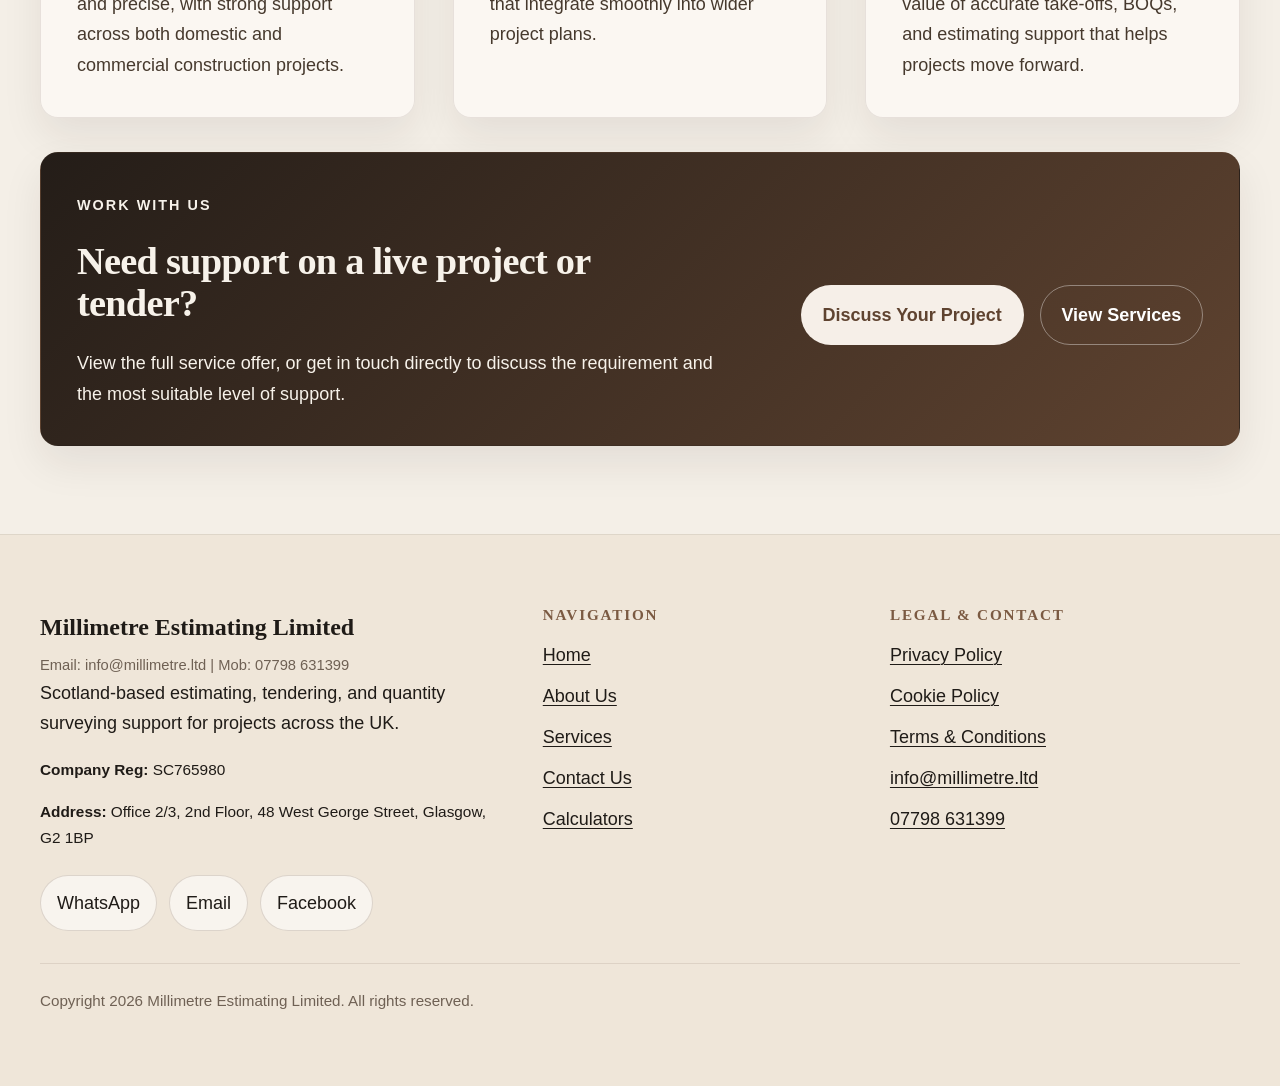
==== commit eaa83ee2: "Minor Updates Changes to UI/UX, SEO, etc.." ====
--- a/about/index.html
+++ b/about/index.html
@@ -3,11 +3,11 @@
   <head>
     <meta charset="utf-8">
     <meta name="viewport" content="width=device-width, initial-scale=1">
-    <title>About Us | Millimetre Estimating Limited</title>
-    <meta name="description" content="Learn about Millimetre Estimating Limited, a Glasgow-based estimating and quantity surveying consultancy serving clients across Scotland and the UK.">
+    <title>About Millimetre Estimating | Construction Estimating in Scotland</title>
+    <meta name="description" content="Learn about Millimetre Estimating Limited, a Scotland-based business supporting contractors with estimating, tendering, bid input, and commercial support across the UK.">
     <link rel="canonical" href="https://www.millimetre.ltd/about/">
-    <meta property="og:title" content="About Us | Millimetre Estimating Limited">
-    <meta property="og:description" content="Learn about Millimetre Estimating Limited, a Glasgow-based estimating and quantity surveying consultancy serving clients across Scotland and the UK.">
+    <meta property="og:title" content="About Millimetre Estimating | Construction Estimating in Scotland">
+    <meta property="og:description" content="Learn about Millimetre Estimating Limited, a Scotland-based business supporting contractors with estimating, tendering, bid input, and commercial support across the UK.">
     <meta property="og:type" content="website">
     <meta property="og:url" content="https://www.millimetre.ltd/about/">
     <meta name="twitter:card" content="summary_large_image">
@@ -41,9 +41,10 @@
             <li><a href="../about/" aria-current="page">About Us</a></li>
             <li><a href="../services/">Services</a></li>
             <li><a href="../contact/">Contact Us</a></li>
+            <li><a href="../calculators/">Calculators</a></li>
           </ul>
           <div class="header-actions">
-            <a class="button button-primary" href="../contact/">Request A Quote</a>
+            <a class="button button-primary" href="../contact/">Request Estimate</a>
           </div>
         </nav>
       </div>
@@ -52,12 +53,12 @@
     <main id="main-content">
       <section class="page-hero">
         <div class="container">
-          <div class="eyebrow">About Millimetre Estimating Limited</div>
-          <h1>A professional estimating and quantity surveying business built around clarity and trust.</h1>
+          <div class="eyebrow">About Us</div>
+          <h1>A Scotland-based estimating business for contractors across the UK.</h1>
           <p>
-            Millimetre Estimating Limited is a Glasgow-based construction estimating and quantity
-            surveying consultancy serving clients across Scotland and the UK through a practical,
-            responsive online service model.
+            Millimetre Estimating Limited supports contractors who need clear estimating input,
+            stronger tender pricing, and practical commercial support across a range of
+            construction sectors.
           </p>
         </div>
       </section>
@@ -65,29 +66,28 @@
       <section class="section">
         <div class="container story-grid">
           <div>
-            <div class="eyebrow">Who We Are</div>
-            <h2>A commercial partner for projects, tenders, and procurement decisions.</h2>
-            <p>
-              The business is set up to support clients who need stronger commercial control,
-              clearer pricing, and better structured information at the points where accuracy and
-              presentation matter most.
-            </p>
-            <p>
-              We work with developers, contractors, specialist contractors, and homeowners who want
-              a dependable estimating and quantity surveying service delivered with professionalism
-              and measured commercial judgement.
+            <div class="eyebrow">How We Work</div>
+            <h2>Support shaped by real pricing and tender requirements.</h2>
+            <p>
+              The business is built around practical pricing, tendering, and commercial
+              requirements rather than generic consultancy language. The emphasis is on clarity,
+              responsiveness, and useful outputs.
+            </p>
+            <p>
+              Estimating is the lead service, supported by tendering, bid input, and wider
+              commercial support where contractors need better visibility before submitting or
+              progressing work.
             </p>
           </div>
           <div class="surface-panel">
-            <div class="eyebrow">Business Position</div>
-            <p>
-              Based in Glasgow and operating nationally through an online delivery model, the
-              business combines the responsiveness of a modern consultancy with the standards of a
-              traditional professional service.
-            </p>
-            <p>
-              That means clear communication, defined scope, practical outputs, and a service that
-              is focused on helping clients make better commercial decisions.
+            <div class="eyebrow">Based in Scotland</div>
+            <p>
+              Scotland is the main geographic focus, but the service is set up to support projects
+              across the wider UK through efficient online communication and document-led review.
+            </p>
+            <p>
+              That means clear communication, a defined scope, and practical outputs that help
+              contractors make better commercial decisions.
             </p>
           </div>
         </div>
@@ -96,21 +96,26 @@
       <section class="section section-muted">
         <div class="container">
           <div class="section-intro">
-            <div class="eyebrow">What We Value</div>
-            <h2>The principles behind the way the business works.</h2>
+            <div class="eyebrow">Sector Familiarity</div>
+            <h2>Experience across the sectors contractors ask us about most often.</h2>
+            <p>
+              Support is offered across civils, domestic construction, commercial construction,
+              structures, airside, railside, and maritime work, allowing the business to respond
+              to varied contractor requirements.
+            </p>
           </div>
           <div class="feature-grid">
             <article class="preview-card">
-              <h3>Accuracy</h3>
-              <p>Commercial advice and estimating outputs that are precise, clear, and decision-ready.</p>
-            </article>
-            <article class="preview-card">
-              <h3>Professionalism</h3>
-              <p>A calm and measured service that reflects the environment clients operate in.</p>
-            </article>
-            <article class="preview-card">
-              <h3>Responsiveness</h3>
-              <p>An efficient online service model built to support live project and tender deadlines.</p>
+              <h3>Civils and Infrastructure</h3>
+              <p>Support for contractor pricing where clarity, scope understanding, and structured estimating matter.</p>
+            </article>
+            <article class="preview-card">
+              <h3>Domestic and Commercial Construction</h3>
+              <p>Estimating and commercial input suited to domestic works and broader commercial construction requirements.</p>
+            </article>
+            <article class="preview-card">
+              <h3>Structures, Airside, Railside, Maritime</h3>
+              <p>Sector breadth that supports a wide range of contractor projects and enquiries.</p>
             </article>
           </div>
         </div>
@@ -120,21 +125,21 @@
         <div class="container split-grid">
           <article class="service-card">
             <div class="eyebrow">Who We Work With</div>
-            <h2>Support tailored to the client, sector, and procurement route.</h2>
+            <h2>For contractors who need clearer pricing, stronger tender support, and dependable delivery.</h2>
             <ul class="value-list">
-              <li>Developers seeking cost planning and procurement support.</li>
-              <li>Contractors pricing live tenders and return opportunities.</li>
-              <li>Specialist contractors requiring accurate package pricing.</li>
-              <li>Homeowners needing estimating guidance on residential projects.</li>
+              <li>Main contractors pricing live tenders and package opportunities.</li>
+              <li>Specialist contractors requiring accurate package estimating.</li>
+              <li>Commercial teams needing stronger visibility before submitting work.</li>
+              <li>Project teams requiring structured estimating support during planning or procurement.</li>
             </ul>
           </article>
           <article class="service-card">
-            <div class="eyebrow">Why Glasgow Matters</div>
-            <h2>Locally based, nationally capable.</h2>
-            <p>
-              Being based in Glasgow gives the business a strong regional position in Scotland,
-              while the online model means enquiries, documents, drawings, and tender information
-              can be reviewed and progressed efficiently wherever the project is located.
+            <div class="eyebrow">How We Deliver</div>
+            <h2>A practical remote-first service with clear commercial standards.</h2>
+            <p>
+              The service is designed around efficient communication, document-led review, and
+              practical estimating delivery without unnecessary delay. That makes it well suited to
+              live work where responsiveness matters.
             </p>
           </article>
         </div>
@@ -142,18 +147,40 @@
 
       <section class="section">
         <div class="container">
+          <div class="section-intro">
+            <div class="eyebrow">Client Feedback</div>
+            <h2>What clients value most.</h2>
+            <p>
+              Client feedback highlights detailed estimating, professional communication, and
+              outputs that help projects move forward with more confidence.
+            </p>
+          </div>
+          <div class="detail-grid">
+            <article class="preview-card">
+              <h3>Reliable and Precise Estimates</h3>
+              <p>Feedback from BuildSmart Solutions describes the estimates as reliable and precise, with strong support across both domestic and commercial construction projects.</p>
+            </article>
+            <article class="preview-card">
+              <h3>Professional Integration With Design Teams</h3>
+              <p>Williams &amp; Co. Design highlighted clear and comprehensive estimates that integrate smoothly into wider project plans.</p>
+            </article>
+            <article class="preview-card">
+              <h3>Clear Support For Project Planning</h3>
+              <p>Turner Developments and Bennett Construction Group both praised the value of accurate take-offs, BOQs, and estimating support that helps projects move forward.</p>
+            </article>
+          </div>
           <div class="cta-band">
             <div>
               <div class="eyebrow">Work With Us</div>
-              <h2>Need estimating or quantity surveying support?</h2>
+              <h2>Need support on a live project or tender?</h2>
               <p>
-                Visit the services page for the full offer, or contact us directly to discuss the
-                commercial requirement.
+                View the full service offer, or get in touch directly to discuss the requirement
+                and the most suitable level of support.
               </p>
             </div>
             <div class="cta-actions">
-              <a class="button button-primary" href="../services/">View Services</a>
-              <a class="button button-secondary" href="../contact/">Contact Us</a>
+              <a class="button button-primary" href="../contact/">Discuss Your Project</a>
+              <a class="button button-secondary" href="../services/">View Services</a>
             </div>
           </div>
         </div>
@@ -169,8 +196,8 @@
               <div class="brand-tagline">Email: info@millimetre.ltd | Mob: 07798 631399</div>
             </a>
             <p>
-              Construction estimating, quantity surveying, tendering, and commercial support from
-              Glasgow for clients across Scotland and the wider UK.
+              Scotland-based estimating, tendering, and quantity surveying support for projects across
+              the UK.
             </p>
             <p class="footer-company-meta"><strong>Company Reg:</strong> SC765980</p>
             <p class="footer-company-meta"><strong>Address:</strong> Office 2/3, 2nd Floor, 48 West George Street, Glasgow, G2 1BP</p>
--- a/assets/css/main.css
+++ b/assets/css/main.css
@@ -12,6 +12,10 @@
   --color-dark: #261f1a;
   --shadow-soft: 0 18px 40px rgba(38, 31, 26, 0.08);
   --max-width: 1200px;
+  --content-measure: 44rem;
+  --card-padding: clamp(24px, 3.2vw, 36px);
+  --layout-gap: clamp(24px, 3vw, 38px);
+  --section-space: clamp(56px, 7vw, 88px);
   --radius-sm: 8px;
   --radius-md: 18px;
   --space-1: 8px;
@@ -108,6 +112,11 @@
 p,
 li {
   color: var(--color-text);
+}
+
+p:last-child,
+ul:last-child {
+  margin-bottom: 0;
 }
 
 ul {
@@ -258,7 +267,7 @@
 .hero {
   position: relative;
   overflow: hidden;
-  padding: var(--space-7) 0 var(--space-6);
+  padding: clamp(52px, 7vw, 80px) 0 clamp(52px, 6vw, 76px);
   background:
     radial-gradient(circle at top right, rgba(123, 90, 66, 0.14), transparent 32%),
     linear-gradient(180deg, #f7f2ea 0%, #efe4d5 100%);
@@ -277,12 +286,13 @@
 .preview-grid,
 .detail-grid {
   display: grid;
-  gap: var(--space-4);
+  gap: var(--layout-gap);
 }
 
 .hero-grid {
   grid-template-columns: minmax(0, 1.2fr) minmax(320px, 0.8fr);
-  align-items: end;
+  align-items: start;
+  gap: clamp(32px, 5vw, 56px);
 }
 
 .eyebrow {
@@ -297,11 +307,20 @@
 }
 
 .hero-copy {
-  max-width: 48rem;
+  max-width: 46rem;
+}
+
+.hero-copy > :last-child,
+.hero-panel > :last-child {
+  margin-bottom: 0;
+}
+
+.hero-copy h1 {
+  max-width: 13ch;
 }
 
 .hero-copy p {
-  max-width: 40rem;
+  max-width: var(--content-measure);
   font-size: 1.08rem;
 }
 
@@ -334,11 +353,13 @@
 .contact-card,
 .cta-band,
 .legal-card {
-  padding: var(--space-4);
+  padding: var(--card-padding);
 }
 
 .hero-panel {
   background: rgba(38, 31, 26, 0.92);
+  padding: calc(var(--space-4) + 0.35rem);
+  align-self: start;
 }
 
 .hero-panel h2,
@@ -347,6 +368,10 @@
 .hero-panel strong,
 .hero-panel .eyebrow {
   color: #f6efe8;
+}
+
+main > .hero + .section {
+  padding-top: clamp(32px, 4vw, 48px);
 }
 
 .panel-list,
@@ -380,9 +405,16 @@
 }
 
 .section,
-.page-hero,
+.page-hero {
+  padding: clamp(52px, 6vw, 76px) 0;
+}
+
+.section {
+  padding: var(--section-space) 0;
+}
+
 .site-footer {
-  padding: var(--space-6) 0;
+  padding: clamp(48px, 6vw, 72px) 0;
 }
 
 .section-muted {
@@ -410,8 +442,24 @@
 }
 
 .section-intro {
-  max-width: 48rem;
-  margin-bottom: var(--space-5);
+  max-width: 46rem;
+  margin-bottom: clamp(28px, 4vw, 42px);
+}
+
+.page-hero .container > :is(h1, p),
+.section-intro > :is(h2, p),
+.surface-panel p,
+.highlight-panel p,
+.contact-card > p,
+.legal-card > p,
+.policy-block > p,
+.cta-band p {
+  max-width: var(--content-measure);
+}
+
+.page-hero .container > p,
+.section-intro > p {
+  font-size: 1.02rem;
 }
 
 .feature-grid,
@@ -432,6 +480,18 @@
   grid-template-columns: repeat(2, minmax(0, 1fr));
 }
 
+.split-grid,
+.story-grid,
+.contact-layout,
+.calculator-layout {
+  align-items: start;
+}
+
+.split-grid > :first-child,
+.story-grid > :first-child {
+  max-width: var(--content-measure);
+}
+
 .stats-grid,
 .process-grid {
   grid-template-columns: repeat(4, minmax(0, 1fr));
@@ -440,12 +500,28 @@
 .service-card,
 .preview-card,
 .process-step,
-.stat-card {
-  padding: var(--space-4);
+.stat-card,
+.testimonial-card {
+  padding: var(--card-padding);
   border: 1px solid rgba(95, 67, 48, 0.12);
   border-radius: var(--radius-md);
   background: rgba(251, 248, 243, 0.92);
   box-shadow: var(--shadow-soft);
+  transition: transform 0.28s ease, box-shadow 0.28s ease, border-color 0.28s ease;
+}
+
+.service-card,
+.preview-card,
+.stat-card,
+.contact-card,
+.calculator-card,
+.surface-panel,
+.highlight-panel,
+.legal-card,
+.policy-block {
+  display: grid;
+  align-content: start;
+  gap: clamp(14px, 2vw, 18px);
 }
 
 .service-card h2,
@@ -481,8 +557,23 @@
   margin-bottom: var(--space-2);
 }
 
+.service-card h2,
+.service-card h3,
+.preview-card h3,
+.contact-card h2,
+.calculator-card h2,
+.calculator-card h3,
+.surface-panel h2,
+.highlight-panel h2,
+.legal-card h2,
+.policy-block h2,
+.policy-block h3,
+.hero-panel h2 {
+  margin-bottom: 0;
+}
+
 .highlight-panel {
-  padding: var(--space-5);
+  padding: clamp(28px, 4vw, 44px);
   background: linear-gradient(180deg, rgba(123, 90, 66, 0.12), rgba(123, 90, 66, 0.04));
 }
 
@@ -497,7 +588,124 @@
 }
 
 .stat-card {
+  padding: clamp(22px, 2.8vw, 32px);
   text-align: left;
+  background: linear-gradient(180deg, rgba(251, 248, 243, 0.96), rgba(239, 230, 217, 0.9));
+}
+
+.feature-grid > *,
+.preview-grid > *,
+.detail-grid > *,
+.services-grid > *,
+.stats-grid > *,
+.process-grid > * {
+  height: 100%;
+}
+
+.testimonial-shell {
+  display: grid;
+  gap: var(--space-3);
+}
+
+.testimonial-toolbar {
+  display: flex;
+  align-items: end;
+  justify-content: space-between;
+  gap: var(--space-3);
+}
+
+.testimonial-summary {
+  max-width: 38rem;
+  margin-bottom: 0;
+  color: var(--color-muted);
+}
+
+.testimonial-controls {
+  display: flex;
+  align-items: center;
+  gap: 12px;
+  flex-shrink: 0;
+}
+
+.testimonial-control {
+  display: inline-flex;
+  align-items: center;
+  justify-content: center;
+  min-height: 44px;
+  padding: 0.72rem 1rem;
+  border: 1px solid rgba(95, 67, 48, 0.16);
+  border-radius: 999px;
+  font: inherit;
+  font-weight: 600;
+  color: var(--color-accent-strong);
+  background: rgba(255, 255, 255, 0.75);
+  cursor: pointer;
+  transition: background-color 0.2s ease, border-color 0.2s ease, transform 0.2s ease;
+}
+
+.testimonial-control:hover:not(:disabled) {
+  background: rgba(255, 255, 255, 0.95);
+  transform: translateY(-1px);
+}
+
+.testimonial-control:disabled {
+  opacity: 0.45;
+  cursor: not-allowed;
+}
+
+.testimonial-status {
+  min-width: 3.6rem;
+  margin: 0;
+  text-align: center;
+  color: var(--color-muted);
+  font-size: 0.95rem;
+}
+
+.testimonial-grid {
+  display: grid;
+  grid-auto-flow: column;
+  grid-auto-columns: 100%;
+  gap: var(--space-4);
+  overflow-x: auto;
+  padding-bottom: var(--space-1);
+  scroll-snap-type: x mandatory;
+  scrollbar-width: none;
+  overscroll-behavior-x: contain;
+}
+
+.testimonial-grid::-webkit-scrollbar {
+  display: none;
+}
+
+.testimonial-card {
+  display: flex;
+  flex-direction: column;
+  justify-content: space-between;
+  min-height: 100%;
+  padding: clamp(28px, 4vw, 42px);
+  scroll-snap-align: start;
+  background: linear-gradient(180deg, rgba(251, 248, 243, 0.96), rgba(239, 230, 217, 0.96));
+}
+
+.testimonial-quote {
+  margin-bottom: var(--space-3);
+  font-family: var(--font-heading);
+  font-size: clamp(1.12rem, 1.7vw, 1.55rem);
+  line-height: 1.45;
+  color: var(--color-ink);
+}
+
+.testimonial-attribution {
+  margin-bottom: 0;
+  color: var(--color-muted);
+}
+
+.testimonial-attribution strong {
+  color: var(--color-ink);
+}
+
+.trust-grid {
+  gap: clamp(18px, 2.4vw, 24px);
 }
 
 .stat-card strong {
@@ -522,6 +730,23 @@
   font-size: 1.1rem;
 }
 
+.process-step {
+  display: flex;
+  flex-direction: column;
+  justify-content: flex-start;
+  gap: 0.4rem;
+}
+
+.process-step p {
+  margin-bottom: 0;
+}
+
+.value-list li + li {
+  margin-top: 0.85rem;
+  padding-top: 0.85rem;
+  border-top: 1px solid rgba(95, 67, 48, 0.12);
+}
+
 .page-hero {
   background:
     radial-gradient(circle at top left, rgba(123, 90, 66, 0.12), transparent 24%),
@@ -529,9 +754,27 @@
   border-bottom: 1px solid rgba(31, 27, 23, 0.08);
 }
 
+.page-hero .container {
+  display: grid;
+  gap: clamp(12px, 2vw, 18px);
+}
+
+.page-hero .container > :is(h1, p) {
+  margin-bottom: 0;
+}
+
 .contact-form {
   display: grid;
   gap: var(--space-3);
+}
+
+.form-intro {
+  display: grid;
+  gap: 10px;
+  padding: 1rem 1.1rem;
+  border: 1px solid rgba(95, 67, 48, 0.12);
+  border-radius: var(--radius-sm);
+  background: rgba(230, 217, 203, 0.28);
 }
 
 .form-grid {
@@ -554,12 +797,21 @@
 .field select,
 .field textarea {
   width: 100%;
+  min-height: 54px;
   padding: 0.9rem 1rem;
   border: 1px solid var(--color-border);
   border-radius: var(--radius-sm);
   font: inherit;
   color: var(--color-ink);
   background: #fff;
+  transition: border-color 0.2s ease, box-shadow 0.2s ease, background-color 0.2s ease;
+}
+
+.field input:focus-visible,
+.field select:focus-visible,
+.field textarea:focus-visible {
+  border-color: rgba(95, 67, 48, 0.4);
+  box-shadow: 0 0 0 4px rgba(123, 90, 66, 0.12);
 }
 
 .field textarea {
@@ -577,10 +829,19 @@
   font-size: 0.95rem;
 }
 
+.form-note strong {
+  color: var(--color-ink);
+}
+
 .form-actions {
   display: flex;
   flex-wrap: wrap;
   gap: var(--space-2);
+}
+
+.form-actions .button[aria-busy="true"] {
+  opacity: 0.7;
+  cursor: wait;
 }
 
 .form-status,
@@ -594,6 +855,10 @@
 .form-status.is-error,
 .export-status.is-error {
   color: #8b3a3a;
+}
+
+.form-status.is-success {
+  color: #2f6b46;
 }
 
 .visually-hidden {
@@ -610,10 +875,22 @@
 
 .cta-band {
   display: grid;
-  grid-template-columns: minmax(0, 1fr) auto;
+  grid-template-columns: minmax(0, 1fr) minmax(220px, auto);
   gap: var(--space-4);
   align-items: center;
   background: linear-gradient(135deg, #241d18 0%, #5f4330 100%);
+}
+
+.container > .cta-band:not(:first-child) {
+  margin-top: clamp(24px, 3vw, 34px);
+}
+
+.cta-band > :first-child {
+  max-width: 40rem;
+}
+
+.cta-band .cta-actions {
+  justify-content: flex-end;
 }
 
 .cta-band h2,
@@ -661,7 +938,7 @@
 }
 
 .policy-block {
-  padding: var(--space-4);
+  padding: var(--card-padding);
   border: 1px solid rgba(95, 67, 48, 0.12);
   border-radius: var(--radius-md);
   background: rgba(251, 248, 243, 0.92);
@@ -695,12 +972,11 @@
 .calculator-layout {
   display: grid;
   grid-template-columns: minmax(0, 1.15fr) minmax(320px, 0.85fr);
-  gap: var(--space-4);
-  align-items: start;
+  gap: clamp(24px, 3vw, 40px);
 }
 
 .calculator-card {
-  padding: var(--space-4);
+  padding: var(--card-padding);
   border: 1px solid rgba(95, 67, 48, 0.12);
   border-radius: var(--radius-md);
   background: rgba(251, 248, 243, 0.92);
@@ -724,7 +1000,7 @@
 
 .calculator-visual {
   margin-bottom: var(--space-4);
-  padding: var(--space-3);
+  padding: clamp(20px, 3vw, 28px);
   border: 1px solid rgba(95, 67, 48, 0.12);
   border-radius: var(--radius-md);
   background: linear-gradient(180deg, rgba(230, 217, 203, 0.34), rgba(251, 248, 243, 0.92));
@@ -799,7 +1075,7 @@
 }
 
 .result-item {
-  padding: 1rem;
+  padding: 1rem 1.1rem;
   border: 1px solid rgba(95, 67, 48, 0.12);
   border-radius: var(--radius-sm);
   background: rgba(230, 217, 203, 0.3);
@@ -859,6 +1135,7 @@
 .cookie-banner-panel p {
   margin-bottom: 0;
   color: var(--color-text);
+  max-width: 34rem;
 }
 
 .cookie-banner-actions {
@@ -885,6 +1162,33 @@
   cursor: pointer;
 }
 
+.reveal-on-scroll {
+  opacity: 0;
+  transform: translateY(20px);
+  transition: opacity 0.6s ease, transform 0.6s ease;
+}
+
+.reveal-on-scroll.is-visible {
+  opacity: 1;
+  transform: translateY(0);
+}
+
+@media (hover: hover) and (pointer: fine) {
+  .service-card:hover,
+  .preview-card:hover,
+  .process-step:hover,
+  .stat-card:hover,
+  .testimonial-card:hover,
+  .contact-card:hover,
+  .legal-card:hover,
+  .surface-panel:hover,
+  .highlight-panel:hover {
+    transform: translateY(-4px);
+    border-color: rgba(95, 67, 48, 0.2);
+    box-shadow: 0 24px 48px rgba(38, 31, 26, 0.12);
+  }
+}
+
 .cookie-settings-button.is-visible {
   display: inline-flex;
   align-items: center;
@@ -898,6 +1202,7 @@
 
 .footer-grid {
   grid-template-columns: 1.2fr 0.8fr 0.9fr;
+  gap: clamp(24px, 3vw, 36px);
 }
 
 .footer-title {
@@ -1019,6 +1324,15 @@
   .result-grid {
     grid-template-columns: repeat(2, minmax(0, 1fr));
   }
+
+  .testimonial-toolbar {
+    flex-direction: column;
+    align-items: flex-start;
+  }
+
+  .cta-band .cta-actions {
+    justify-content: flex-start;
+  }
 }
 
 @media (max-width: 720px) {
@@ -1034,8 +1348,8 @@
   .page-hero,
   .section,
   .site-footer {
-    padding-top: var(--space-5);
-    padding-bottom: var(--space-5);
+    padding-top: clamp(44px, 8vw, 56px);
+    padding-bottom: clamp(44px, 8vw, 56px);
   }
 
   .feature-grid,
@@ -1053,7 +1367,8 @@
   .hero-actions,
   .cta-actions,
   .form-actions,
-  .cookie-banner-actions {
+  .cookie-banner-actions,
+  .testimonial-controls {
     flex-direction: column;
     align-items: stretch;
   }
@@ -1070,3 +1385,29 @@
     justify-content: center;
   }
 }
+
+@media (prefers-reduced-motion: reduce) {
+  html {
+    scroll-behavior: auto;
+  }
+
+  .button,
+  .service-card,
+  .preview-card,
+  .process-step,
+  .stat-card,
+  .testimonial-card,
+  .contact-card,
+  .legal-card,
+  .surface-panel,
+  .highlight-panel,
+  .testimonial-control,
+  .reveal-on-scroll {
+    transition: none;
+  }
+
+  .button:hover,
+  .testimonial-control:hover:not(:disabled) {
+    transform: none;
+  }
+}
